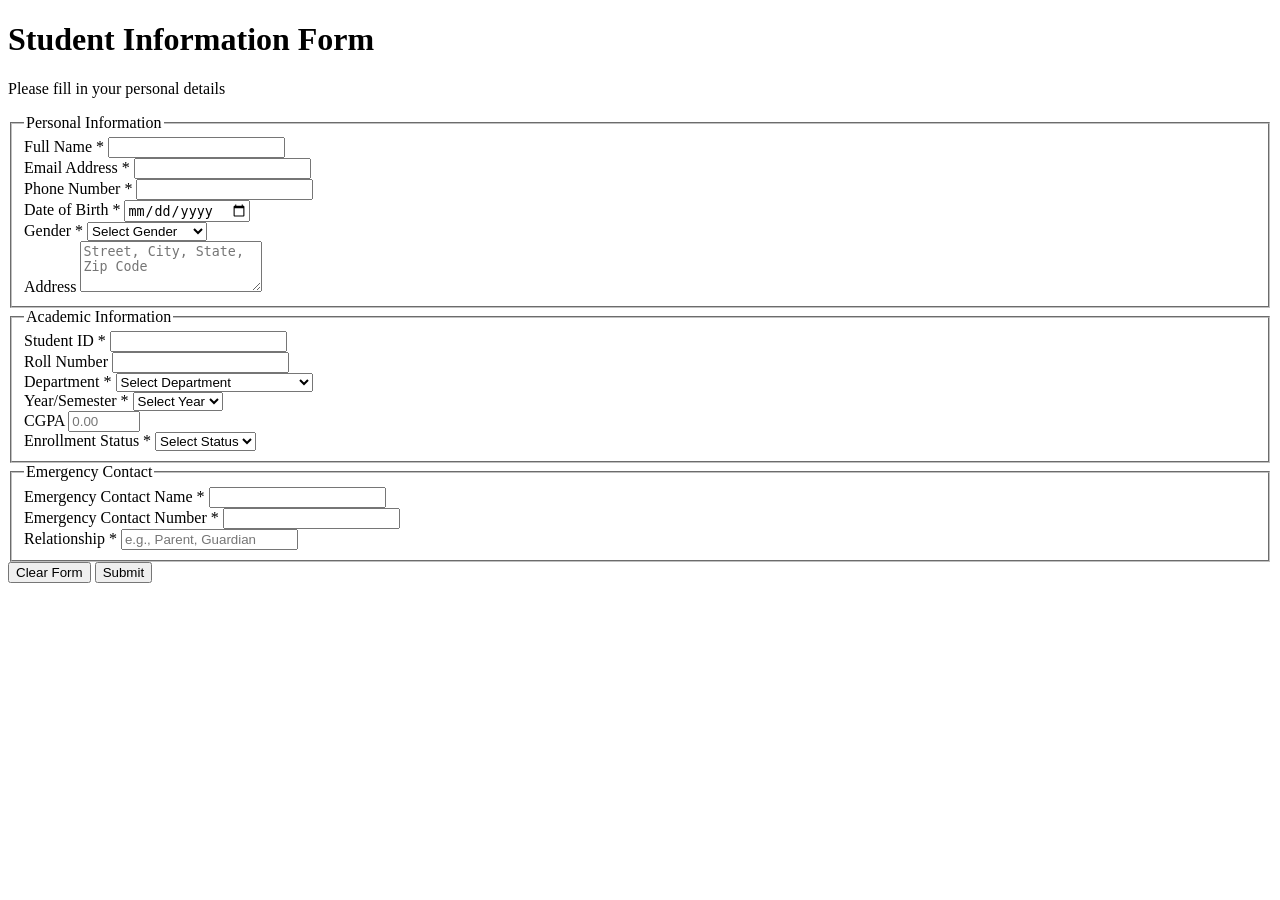
==== index.html @ 5439bcc3 "Add student information form webpage" ====
<!DOCTYPE html>
<html lang="en">
<head>
    <meta charset="UTF-8">
    <meta name="viewport" content="width=device-width, initial-scale=1.0">
    <title>College Student Information Form</title>
    <link rel="stylesheet" href="styles.css">
</head>
<body>
    <div class="container">
        <div class="form-wrapper">
            <div class="header">
                <h1>Student Information Form</h1>
                <p>Please fill in your personal details</p>
            </div>

            <form id="studentForm" class="form">
                <!-- Personal Information Section -->
                <fieldset class="form-section">
                    <legend>Personal Information</legend>
                    
                    <div class="form-group">
                        <label for="fullName">Full Name *</label>
                        <input type="text" id="fullName" name="fullName" required>
                    </div>

                    <div class="form-row">
                        <div class="form-group">
                            <label for="email">Email Address *</label>
                            <input type="email" id="email" name="email" required>
                        </div>
                        <div class="form-group">
                            <label for="phone">Phone Number *</label>
                            <input type="tel" id="phone" name="phone" required>
                        </div>
                    </div>

                    <div class="form-row">
                        <div class="form-group">
                            <label for="dob">Date of Birth *</label>
                            <input type="date" id="dob" name="dob" required>
                        </div>
                        <div class="form-group">
                            <label for="gender">Gender *</label>
                            <select id="gender" name="gender" required>
                                <option value="">Select Gender</option>
                                <option value="male">Male</option>
                                <option value="female">Female</option>
                                <option value="other">Other</option>
                                <option value="prefer-not">Prefer not to say</option>
                            </select>
                        </div>
                    </div>

                    <div class="form-group">
                        <label for="address">Address</label>
                        <textarea id="address" name="address" rows="3" placeholder="Street, City, State, Zip Code"></textarea>
                    </div>
                </fieldset>

                <!-- Academic Information Section -->
                <fieldset class="form-section">
                    <legend>Academic Information</legend>
                    
                    <div class="form-row">
                        <div class="form-group">
                            <label for="studentId">Student ID *</label>
                            <input type="text" id="studentId" name="studentId" required>
                        </div>
                        <div class="form-group">
                            <label for="rollNumber">Roll Number</label>
                            <input type="text" id="rollNumber" name="rollNumber">
                        </div>
                    </div>

                    <div class="form-row">
                        <div class="form-group">
                            <label for="department">Department *</label>
                            <select id="department" name="department" required>
                                <option value="">Select Department</option>
                                <option value="cs">Computer Science</option>
                                <option value="it">Information Technology</option>
                                <option value="ec">Electronics & Communication</option>
                                <option value="ee">Electrical Engineering</option>
                                <option value="me">Mechanical Engineering</option>
                                <option value="ce">Civil Engineering</option>
                                <option value="other">Other</option>
                            </select>
                        </div>
                        <div class="form-group">
                            <label for="year">Year/Semester *</label>
                            <select id="year" name="year" required>
                                <option value="">Select Year</option>
                                <option value="1">1st Year</option>
                                <option value="2">2nd Year</option>
                                <option value="3">3rd Year</option>
                                <option value="4">4th Year</option>
                            </select>
                        </div>
                    </div>

                    <div class="form-row">
                        <div class="form-group">
                            <label for="gpa">CGPA</label>
                            <input type="number" id="gpa" name="gpa" min="0" max="10" step="0.01" placeholder="0.00">
                        </div>
                        <div class="form-group">
                            <label for="enrollment">Enrollment Status *</label>
                            <select id="enrollment" name="enrollment" required>
                                <option value="">Select Status</option>
                                <option value="active">Active</option>
                                <option value="inactive">Inactive</option>
                                <option value="on-leave">On Leave</option>
                            </select>
                        </div>
                    </div>
                </fieldset>

                <!-- Contact Information Section -->
                <fieldset class="form-section">
                    <legend>Emergency Contact</legend>
                    
                    <div class="form-group">
                        <label for="emergencyName">Emergency Contact Name *</label>
                        <input type="text" id="emergencyName" name="emergencyName" required>
                    </div>

                    <div class="form-row">
                        <div class="form-group">
                            <label for="emergencyPhone">Emergency Contact Number *</label>
                            <input type="tel" id="emergencyPhone" name="emergencyPhone" required>
                        </div>
                        <div class="form-group">
                            <label for="relationship">Relationship *</label>
                            <input type="text" id="relationship" name="relationship" placeholder="e.g., Parent, Guardian" required>
                        </div>
                    </div>
                </fieldset>

                <!-- Buttons -->
                <div class="form-buttons">
                    <button type="reset" class="btn btn-reset">Clear Form</button>
                    <button type="submit" class="btn btn-submit">Submit</button>
                </div>
            </form>

            <div id="successMessage" class="success-message" style="display: none;">
                <p>✓ Form submitted successfully!</p>
            </div>
        </div>
    </div>

    <script>
        document.getElementById('studentForm').addEventListener('submit', function(e) {
            e.preventDefault();
            
            // Show success message
            document.getElementById('successMessage').style.display = 'block';
            
            // Hide success message after 3 seconds
            setTimeout(function() {
                document.getElementById('successMessage').style.display = 'none';
            }, 3000);
            
            // Optional: Log form data
            console.log('Form submitted with data:');
            const formData = new FormData(this);
            for (let [key, value] of formData.entries()) {
                console.log(`${key}: ${value}`);
            }
        });
    </script>
</body>
</html>
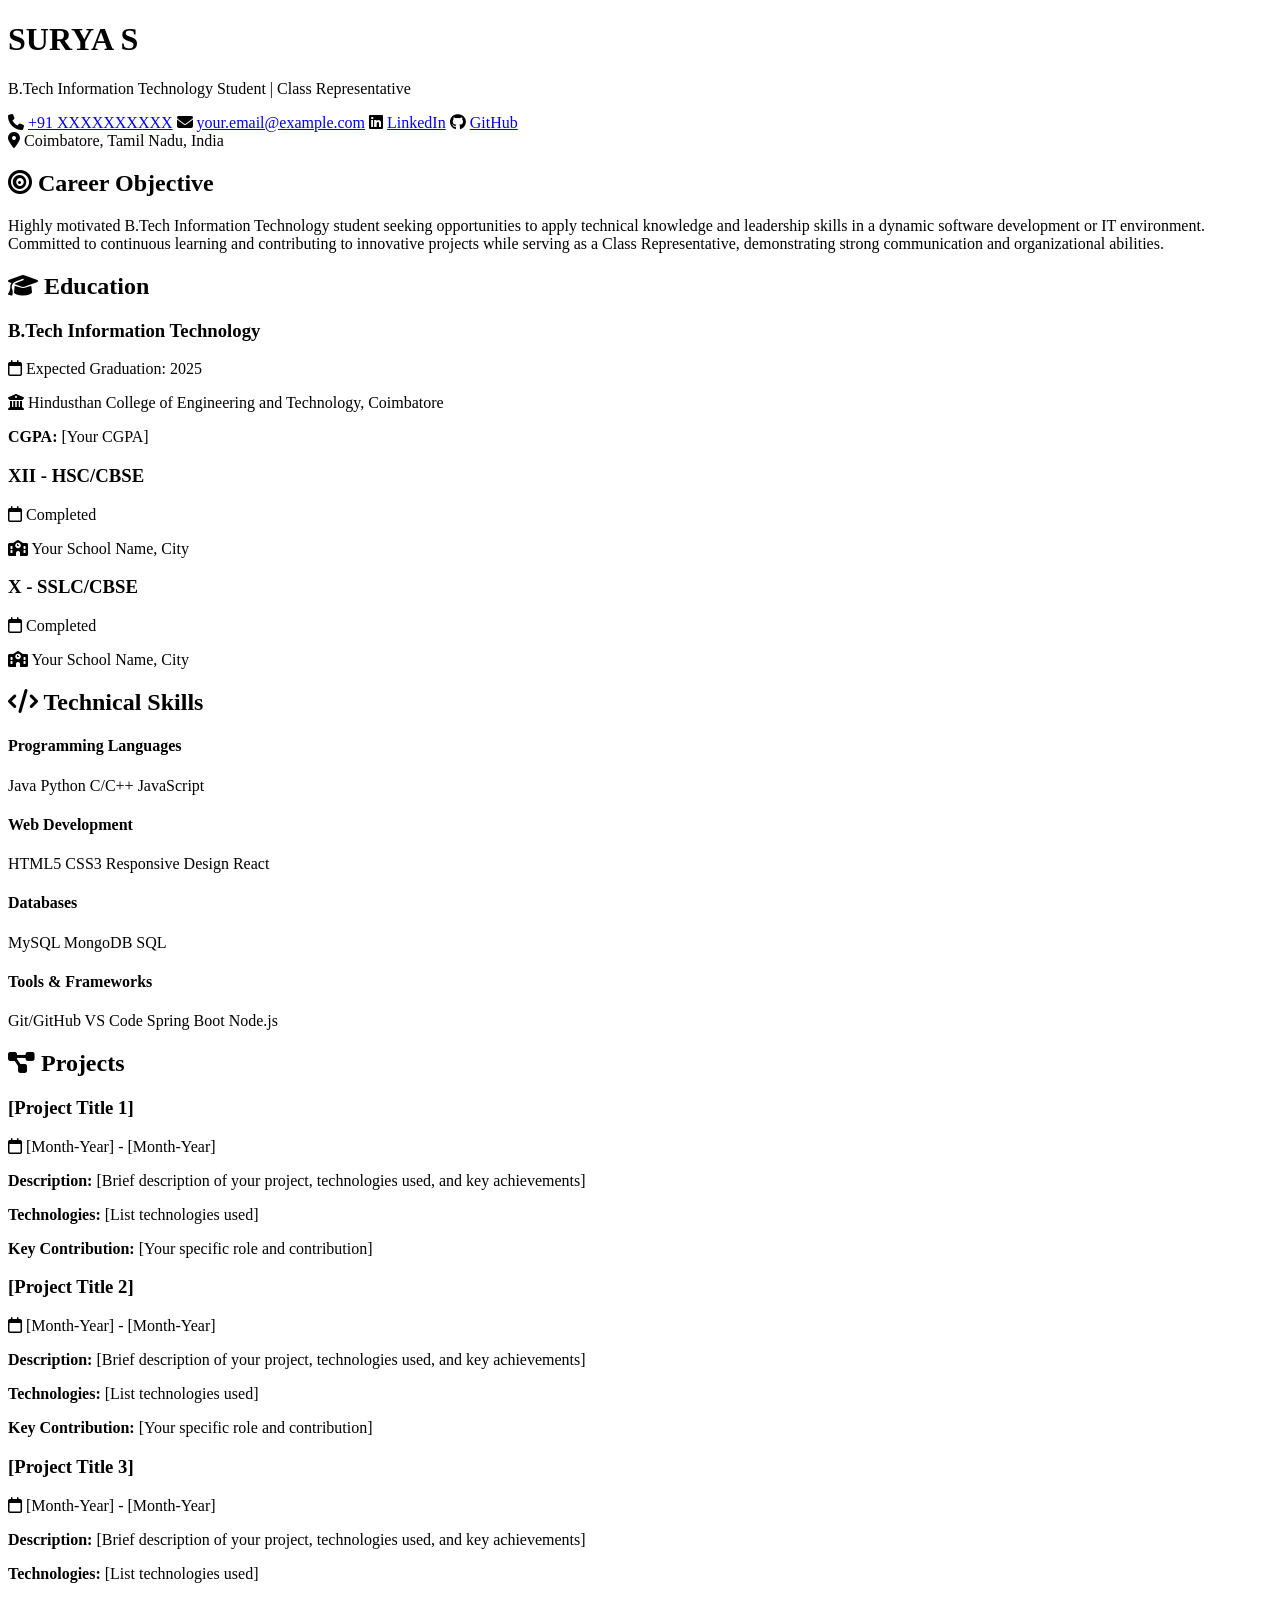
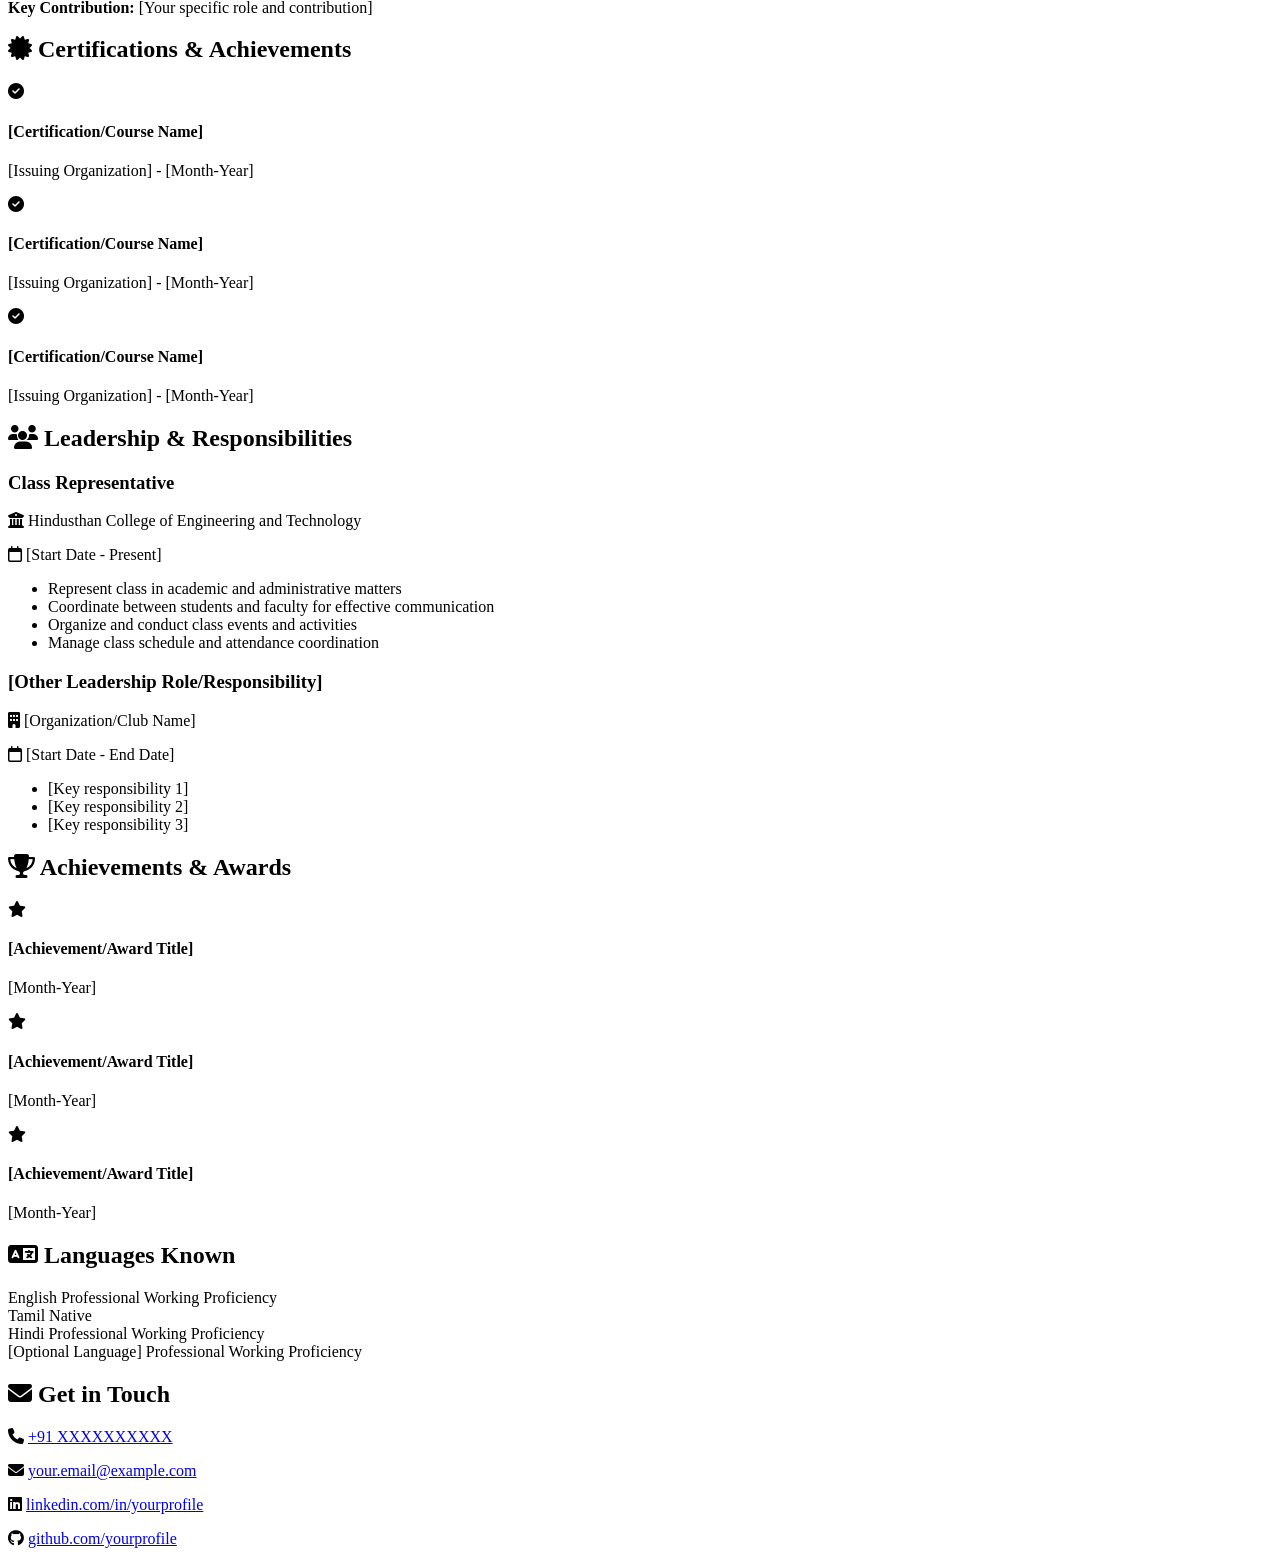
==== commit df116ebc: "Create professional resume website - index.html" ====
--- a/index.html
+++ b/index.html
@@ -3,172 +3,391 @@
 <head>
     <meta charset="UTF-8">
     <meta name="viewport" content="width=device-width, initial-scale=1.0">
-    <title>College Student Information Form</title>
-    <link rel="stylesheet" href="styles.css">
+    <title>Surya S - Resume</title>
+    <link rel="stylesheet" href="style.css">
+    <!-- Font Awesome for Icons -->
+    <link rel="stylesheet" href="https://cdnjs.cloudflare.com/ajax/libs/font-awesome/6.4.0/css/all.min.css">
+    <!-- Google Fonts -->
+    <link rel="preconnect" href="https://fonts.googleapis.com">
+    <link rel="preconnect" href="https://fonts.gstatic.com" crossorigin>
+    <link href="https://fonts.googleapis.com/css2?family=Poppins:wght@300;400;500;600;700&family=Inter:wght@300;400;500;600&display=swap" rel="stylesheet">
 </head>
 <body>
-    <div class="container">
-        <div class="form-wrapper">
-            <div class="header">
-                <h1>Student Information Form</h1>
-                <p>Please fill in your personal details</p>
+    <!-- Main Resume Container -->
+    <div class="resume-container">
+        
+        <!-- Header/Profile Section -->
+        <header class="header-section">
+            <div class="profile-content">
+                <h1 class="name">SURYA S</h1>
+                <p class="title">B.Tech Information Technology Student | Class Representative</p>
+                
+                <!-- Contact Information -->
+                <div class="contact-info">
+                    <span class="contact-item">
+                        <i class="fas fa-phone"></i>
+                        <a href="tel:+91XXXXXXXXXX">+91 XXXXXXXXXX</a>
+                    </span>
+                    <span class="contact-item">
+                        <i class="fas fa-envelope"></i>
+                        <a href="mailto:your.email@example.com">your.email@example.com</a>
+                    </span>
+                    <span class="contact-item">
+                        <i class="fab fa-linkedin"></i>
+                        <a href="https://linkedin.com/in/yourprofile" target="_blank">LinkedIn</a>
+                    </span>
+                    <span class="contact-item">
+                        <i class="fab fa-github"></i>
+                        <a href="https://github.com/yourprofile" target="_blank">GitHub</a>
+                    </span>
+                </div>
+                
+                <!-- Location -->
+                <div class="location">
+                    <i class="fas fa-map-marker-alt"></i>
+                    <span>Coimbatore, Tamil Nadu, India</span>
+                </div>
             </div>
-
-            <form id="studentForm" class="form">
-                <!-- Personal Information Section -->
-                <fieldset class="form-section">
-                    <legend>Personal Information</legend>
-                    
-                    <div class="form-group">
-                        <label for="fullName">Full Name *</label>
-                        <input type="text" id="fullName" name="fullName" required>
-                    </div>
-
-                    <div class="form-row">
-                        <div class="form-group">
-                            <label for="email">Email Address *</label>
-                            <input type="email" id="email" name="email" required>
+        </header>
+
+        <!-- Main Content Area -->
+        <main class="resume-content">
+
+            <!-- Career Objective Section -->
+            <section class="section">
+                <h2 class="section-title">
+                    <i class="fas fa-bullseye"></i> Career Objective
+                </h2>
+                <p class="section-text">
+                    Highly motivated B.Tech Information Technology student seeking opportunities to apply technical knowledge and leadership skills in a dynamic software development or IT environment. Committed to continuous learning and contributing to innovative projects while serving as a Class Representative, demonstrating strong communication and organizational abilities.
+                </p>
+            </section>
+
+            <!-- Education Section -->
+            <section class="section">
+                <h2 class="section-title">
+                    <i class="fas fa-graduation-cap"></i> Education
+                </h2>
+                
+                <div class="education-item">
+                    <div class="edu-header">
+                        <h3 class="degree">B.Tech Information Technology</h3>
+                        <span class="duration">
+                            <i class="far fa-calendar"></i> Expected Graduation: 2025
+                        </span>
+                    </div>
+                    <p class="institution">
+                        <i class="fas fa-university"></i> Hindusthan College of Engineering and Technology, Coimbatore
+                    </p>
+                    <p class="cgpa">
+                        <strong>CGPA:</strong> <span class="placeholder">[Your CGPA]</span>
+                    </p>
+                </div>
+
+                <div class="education-item">
+                    <div class="edu-header">
+                        <h3 class="degree">XII - HSC/CBSE</h3>
+                        <span class="duration">
+                            <i class="far fa-calendar"></i> Completed
+                        </span>
+                    </div>
+                    <p class="institution">
+                        <i class="fas fa-school"></i> Your School Name, City
+                    </p>
+                </div>
+
+                <div class="education-item">
+                    <div class="edu-header">
+                        <h3 class="degree">X - SSLC/CBSE</h3>
+                        <span class="duration">
+                            <i class="far fa-calendar"></i> Completed
+                        </span>
+                    </div>
+                    <p class="institution">
+                        <i class="fas fa-school"></i> Your School Name, City
+                    </p>
+                </div>
+            </section>
+
+            <!-- Technical Skills Section -->
+            <section class="section">
+                <h2 class="section-title">
+                    <i class="fas fa-code"></i> Technical Skills
+                </h2>
+                
+                <div class="skills-grid">
+                    <div class="skill-category">
+                        <h4 class="skill-category-title">Programming Languages</h4>
+                        <div class="skill-tags">
+                            <span class="skill-tag">Java</span>
+                            <span class="skill-tag">Python</span>
+                            <span class="skill-tag">C/C++</span>
+                            <span class="skill-tag">JavaScript</span>
                         </div>
-                        <div class="form-group">
-                            <label for="phone">Phone Number *</label>
-                            <input type="tel" id="phone" name="phone" required>
+                    </div>
+
+                    <div class="skill-category">
+                        <h4 class="skill-category-title">Web Development</h4>
+                        <div class="skill-tags">
+                            <span class="skill-tag">HTML5</span>
+                            <span class="skill-tag">CSS3</span>
+                            <span class="skill-tag">Responsive Design</span>
+                            <span class="skill-tag">React</span>
                         </div>
                     </div>
 
-                    <div class="form-row">
-                        <div class="form-group">
-                            <label for="dob">Date of Birth *</label>
-                            <input type="date" id="dob" name="dob" required>
+                    <div class="skill-category">
+                        <h4 class="skill-category-title">Databases</h4>
+                        <div class="skill-tags">
+                            <span class="skill-tag">MySQL</span>
+                            <span class="skill-tag">MongoDB</span>
+                            <span class="skill-tag">SQL</span>
                         </div>
-                        <div class="form-group">
-                            <label for="gender">Gender *</label>
-                            <select id="gender" name="gender" required>
-                                <option value="">Select Gender</option>
-                                <option value="male">Male</option>
-                                <option value="female">Female</option>
-                                <option value="other">Other</option>
-                                <option value="prefer-not">Prefer not to say</option>
-                            </select>
+                    </div>
+
+                    <div class="skill-category">
+                        <h4 class="skill-category-title">Tools & Frameworks</h4>
+                        <div class="skill-tags">
+                            <span class="skill-tag">Git/GitHub</span>
+                            <span class="skill-tag">VS Code</span>
+                            <span class="skill-tag">Spring Boot</span>
+                            <span class="skill-tag">Node.js</span>
                         </div>
                     </div>
-
-                    <div class="form-group">
-                        <label for="address">Address</label>
-                        <textarea id="address" name="address" rows="3" placeholder="Street, City, State, Zip Code"></textarea>
-                    </div>
-                </fieldset>
-
-                <!-- Academic Information Section -->
-                <fieldset class="form-section">
-                    <legend>Academic Information</legend>
-                    
-                    <div class="form-row">
-                        <div class="form-group">
-                            <label for="studentId">Student ID *</label>
-                            <input type="text" id="studentId" name="studentId" required>
-                        </div>
-                        <div class="form-group">
-                            <label for="rollNumber">Roll Number</label>
-                            <input type="text" id="rollNumber" name="rollNumber">
-                        </div>
-                    </div>
-
-                    <div class="form-row">
-                        <div class="form-group">
-                            <label for="department">Department *</label>
-                            <select id="department" name="department" required>
-                                <option value="">Select Department</option>
-                                <option value="cs">Computer Science</option>
-                                <option value="it">Information Technology</option>
-                                <option value="ec">Electronics & Communication</option>
-                                <option value="ee">Electrical Engineering</option>
-                                <option value="me">Mechanical Engineering</option>
-                                <option value="ce">Civil Engineering</option>
-                                <option value="other">Other</option>
-                            </select>
-                        </div>
-                        <div class="form-group">
-                            <label for="year">Year/Semester *</label>
-                            <select id="year" name="year" required>
-                                <option value="">Select Year</option>
-                                <option value="1">1st Year</option>
-                                <option value="2">2nd Year</option>
-                                <option value="3">3rd Year</option>
-                                <option value="4">4th Year</option>
-                            </select>
-                        </div>
-                    </div>
-
-                    <div class="form-row">
-                        <div class="form-group">
-                            <label for="gpa">CGPA</label>
-                            <input type="number" id="gpa" name="gpa" min="0" max="10" step="0.01" placeholder="0.00">
-                        </div>
-                        <div class="form-group">
-                            <label for="enrollment">Enrollment Status *</label>
-                            <select id="enrollment" name="enrollment" required>
-                                <option value="">Select Status</option>
-                                <option value="active">Active</option>
-                                <option value="inactive">Inactive</option>
-                                <option value="on-leave">On Leave</option>
-                            </select>
-                        </div>
-                    </div>
-                </fieldset>
-
-                <!-- Contact Information Section -->
-                <fieldset class="form-section">
-                    <legend>Emergency Contact</legend>
-                    
-                    <div class="form-group">
-                        <label for="emergencyName">Emergency Contact Name *</label>
-                        <input type="text" id="emergencyName" name="emergencyName" required>
-                    </div>
-
-                    <div class="form-row">
-                        <div class="form-group">
-                            <label for="emergencyPhone">Emergency Contact Number *</label>
-                            <input type="tel" id="emergencyPhone" name="emergencyPhone" required>
-                        </div>
-                        <div class="form-group">
-                            <label for="relationship">Relationship *</label>
-                            <input type="text" id="relationship" name="relationship" placeholder="e.g., Parent, Guardian" required>
-                        </div>
-                    </div>
-                </fieldset>
-
-                <!-- Buttons -->
-                <div class="form-buttons">
-                    <button type="reset" class="btn btn-reset">Clear Form</button>
-                    <button type="submit" class="btn btn-submit">Submit</button>
-                </div>
-            </form>
-
-            <div id="successMessage" class="success-message" style="display: none;">
-                <p>✓ Form submitted successfully!</p>
-            </div>
-        </div>
+                </div>
+            </section>
+
+            <!-- Projects Section -->
+            <section class="section">
+                <h2 class="section-title">
+                    <i class="fas fa-project-diagram"></i> Projects
+                </h2>
+
+                <div class="project-item">
+                    <div class="project-header">
+                        <h3 class="project-title">[Project Title 1]</h3>
+                        <span class="project-date">
+                            <i class="far fa-calendar"></i> [Month-Year] - [Month-Year]
+                        </span>
+                    </div>
+                    <p class="project-description">
+                        <strong>Description:</strong> <span class="placeholder">[Brief description of your project, technologies used, and key achievements]</span>
+                    </p>
+                    <p class="project-tech">
+                        <strong>Technologies:</strong> <span class="placeholder">[List technologies used]</span>
+                    </p>
+                    <p class="project-contribution">
+                        <strong>Key Contribution:</strong> <span class="placeholder">[Your specific role and contribution]</span>
+                    </p>
+                </div>
+
+                <div class="project-item">
+                    <div class="project-header">
+                        <h3 class="project-title">[Project Title 2]</h3>
+                        <span class="project-date">
+                            <i class="far fa-calendar"></i> [Month-Year] - [Month-Year]
+                        </span>
+                    </div>
+                    <p class="project-description">
+                        <strong>Description:</strong> <span class="placeholder">[Brief description of your project, technologies used, and key achievements]</span>
+                    </p>
+                    <p class="project-tech">
+                        <strong>Technologies:</strong> <span class="placeholder">[List technologies used]</span>
+                    </p>
+                    <p class="project-contribution">
+                        <strong>Key Contribution:</strong> <span class="placeholder">[Your specific role and contribution]</span>
+                    </p>
+                </div>
+
+                <div class="project-item">
+                    <div class="project-header">
+                        <h3 class="project-title">[Project Title 3]</h3>
+                        <span class="project-date">
+                            <i class="far fa-calendar"></i> [Month-Year] - [Month-Year]
+                        </span>
+                    </div>
+                    <p class="project-description">
+                        <strong>Description:</strong> <span class="placeholder">[Brief description of your project, technologies used, and key achievements]</span>
+                    </p>
+                    <p class="project-tech">
+                        <strong>Technologies:</strong> <span class="placeholder">[List technologies used]</span>
+                    </p>
+                    <p class="project-contribution">
+                        <strong>Key Contribution:</strong> <span class="placeholder">[Your specific role and contribution]</span>
+                    </p>
+                </div>
+            </section>
+
+            <!-- Certifications Section -->
+            <section class="section">
+                <h2 class="section-title">
+                    <i class="fas fa-certificate"></i> Certifications & Achievements
+                </h2>
+
+                <div class="certification-item">
+                    <i class="fas fa-check-circle"></i>
+                    <div class="cert-content">
+                        <h4>[Certification/Course Name]</h4>
+                        <p class="cert-issuer"><span class="placeholder">[Issuing Organization]</span> - <span class="placeholder">[Month-Year]</span></p>
+                    </div>
+                </div>
+
+                <div class="certification-item">
+                    <i class="fas fa-check-circle"></i>
+                    <div class="cert-content">
+                        <h4>[Certification/Course Name]</h4>
+                        <p class="cert-issuer"><span class="placeholder">[Issuing Organization]</span> - <span class="placeholder">[Month-Year]</span></p>
+                    </div>
+                </div>
+
+                <div class="certification-item">
+                    <i class="fas fa-check-circle"></i>
+                    <div class="cert-content">
+                        <h4>[Certification/Course Name]</h4>
+                        <p class="cert-issuer"><span class="placeholder">[Issuing Organization]</span> - <span class="placeholder">[Month-Year]</span></p>
+                    </div>
+                </div>
+            </section>
+
+            <!-- Leadership & Responsibilities Section -->
+            <section class="section">
+                <h2 class="section-title">
+                    <i class="fas fa-users"></i> Leadership & Responsibilities
+                </h2>
+
+                <div class="leadership-item">
+                    <h3 class="leadership-title">Class Representative</h3>
+                    <p class="leadership-org">
+                        <i class="fas fa-university"></i> Hindusthan College of Engineering and Technology
+                    </p>
+                    <p class="leadership-duration">
+                        <i class="far fa-calendar"></i> <span class="placeholder">[Start Date - Present]</span>
+                    </p>
+                    <ul class="leadership-details">
+                        <li><span class="placeholder">Represent class in academic and administrative matters</span></li>
+                        <li><span class="placeholder">Coordinate between students and faculty for effective communication</span></li>
+                        <li><span class="placeholder">Organize and conduct class events and activities</span></li>
+                        <li><span class="placeholder">Manage class schedule and attendance coordination</span></li>
+                    </ul>
+                </div>
+
+                <div class="leadership-item">
+                    <h3 class="leadership-title">[Other Leadership Role/Responsibility]</h3>
+                    <p class="leadership-org">
+                        <i class="fas fa-building"></i> <span class="placeholder">[Organization/Club Name]</span>
+                    </p>
+                    <p class="leadership-duration">
+                        <i class="far fa-calendar"></i> <span class="placeholder">[Start Date - End Date]</span>
+                    </p>
+                    <ul class="leadership-details">
+                        <li><span class="placeholder">[Key responsibility 1]</span></li>
+                        <li><span class="placeholder">[Key responsibility 2]</span></li>
+                        <li><span class="placeholder">[Key responsibility 3]</span></li>
+                    </ul>
+                </div>
+            </section>
+
+            <!-- Achievements Section -->
+            <section class="section">
+                <h2 class="section-title">
+                    <i class="fas fa-trophy"></i> Achievements & Awards
+                </h2>
+
+                <div class="achievement-item">
+                    <i class="fas fa-star"></i>
+                    <div class="achievement-content">
+                        <h4><span class="placeholder">[Achievement/Award Title]</span></h4>
+                        <p class="achievement-date"><span class="placeholder">[Month-Year]</span></p>
+                    </div>
+                </div>
+
+                <div class="achievement-item">
+                    <i class="fas fa-star"></i>
+                    <div class="achievement-content">
+                        <h4><span class="placeholder">[Achievement/Award Title]</span></h4>
+                        <p class="achievement-date"><span class="placeholder">[Month-Year]</span></p>
+                    </div>
+                </div>
+
+                <div class="achievement-item">
+                    <i class="fas fa-star"></i>
+                    <div class="achievement-content">
+                        <h4><span class="placeholder">[Achievement/Award Title]</span></h4>
+                        <p class="achievement-date"><span class="placeholder">[Month-Year]</span></p>
+                    </div>
+                </div>
+            </section>
+
+            <!-- Languages Section -->
+            <section class="section">
+                <h2 class="section-title">
+                    <i class="fas fa-language"></i> Languages Known
+                </h2>
+
+                <div class="languages-grid">
+                    <div class="language-item">
+                        <span class="language-name">English</span>
+                        <span class="language-level professional">Professional Working Proficiency</span>
+                    </div>
+
+                    <div class="language-item">
+                        <span class="language-name">Tamil</span>
+                        <span class="language-level native">Native</span>
+                    </div>
+
+                    <div class="language-item">
+                        <span class="language-name">Hindi</span>
+                        <span class="language-level professional">Professional Working Proficiency</span>
+                    </div>
+
+                    <div class="language-item">
+                        <span class="language-name">[Optional Language]</span>
+                        <span class="language-level professional">Professional Working Proficiency</span>
+                    </div>
+                </div>
+            </section>
+
+            <!-- Contact Information Footer -->
+            <section class="section footer-section">
+                <h2 class="section-title">
+                    <i class="fas fa-envelope"></i> Get in Touch
+                </h2>
+                <div class="footer-contact">
+                    <p>
+                        <i class="fas fa-phone"></i> 
+                        <a href="tel:+91XXXXXXXXXX">+91 XXXXXXXXXX</a>
+                    </p>
+                    <p>
+                        <i class="fas fa-envelope"></i> 
+                        <a href="mailto:your.email@example.com">your.email@example.com</a>
+                    </p>
+                    <p>
+                        <i class="fab fa-linkedin"></i> 
+                        <a href="https://linkedin.com/in/yourprofile" target="_blank">linkedin.com/in/yourprofile</a>
+                    </p>
+                    <p>
+                        <i class="fab fa-github"></i> 
+                        <a href="https://github.com/yourprofile" target="_blank">github.com/yourprofile</a>
+                    </p>
+                </div>
+            </section>
+
+        </main>
+
     </div>
 
+    <!-- Print Styles & JS for PDF conversion support -->
     <script>
-        document.getElementById('studentForm').addEventListener('submit', function(e) {
-            e.preventDefault();
-            
-            // Show success message
-            document.getElementById('successMessage').style.display = 'block';
-            
-            // Hide success message after 3 seconds
-            setTimeout(function() {
-                document.getElementById('successMessage').style.display = 'none';
-            }, 3000);
-            
-            // Optional: Log form data
-            console.log('Form submitted with data:');
-            const formData = new FormData(this);
-            for (let [key, value] of formData.entries()) {
-                console.log(`${key}: ${value}`);
-            }
+        // Enable print-friendly PDF generation
+        window.print = function() {
+            window.print();
+        };
+
+        // Optional: Auto-focus on editable content
+        document.addEventListener('DOMContentLoaded', function() {
+            console.log('Resume loaded successfully');
         });
     </script>
+
 </body>
-</html>
+</html>
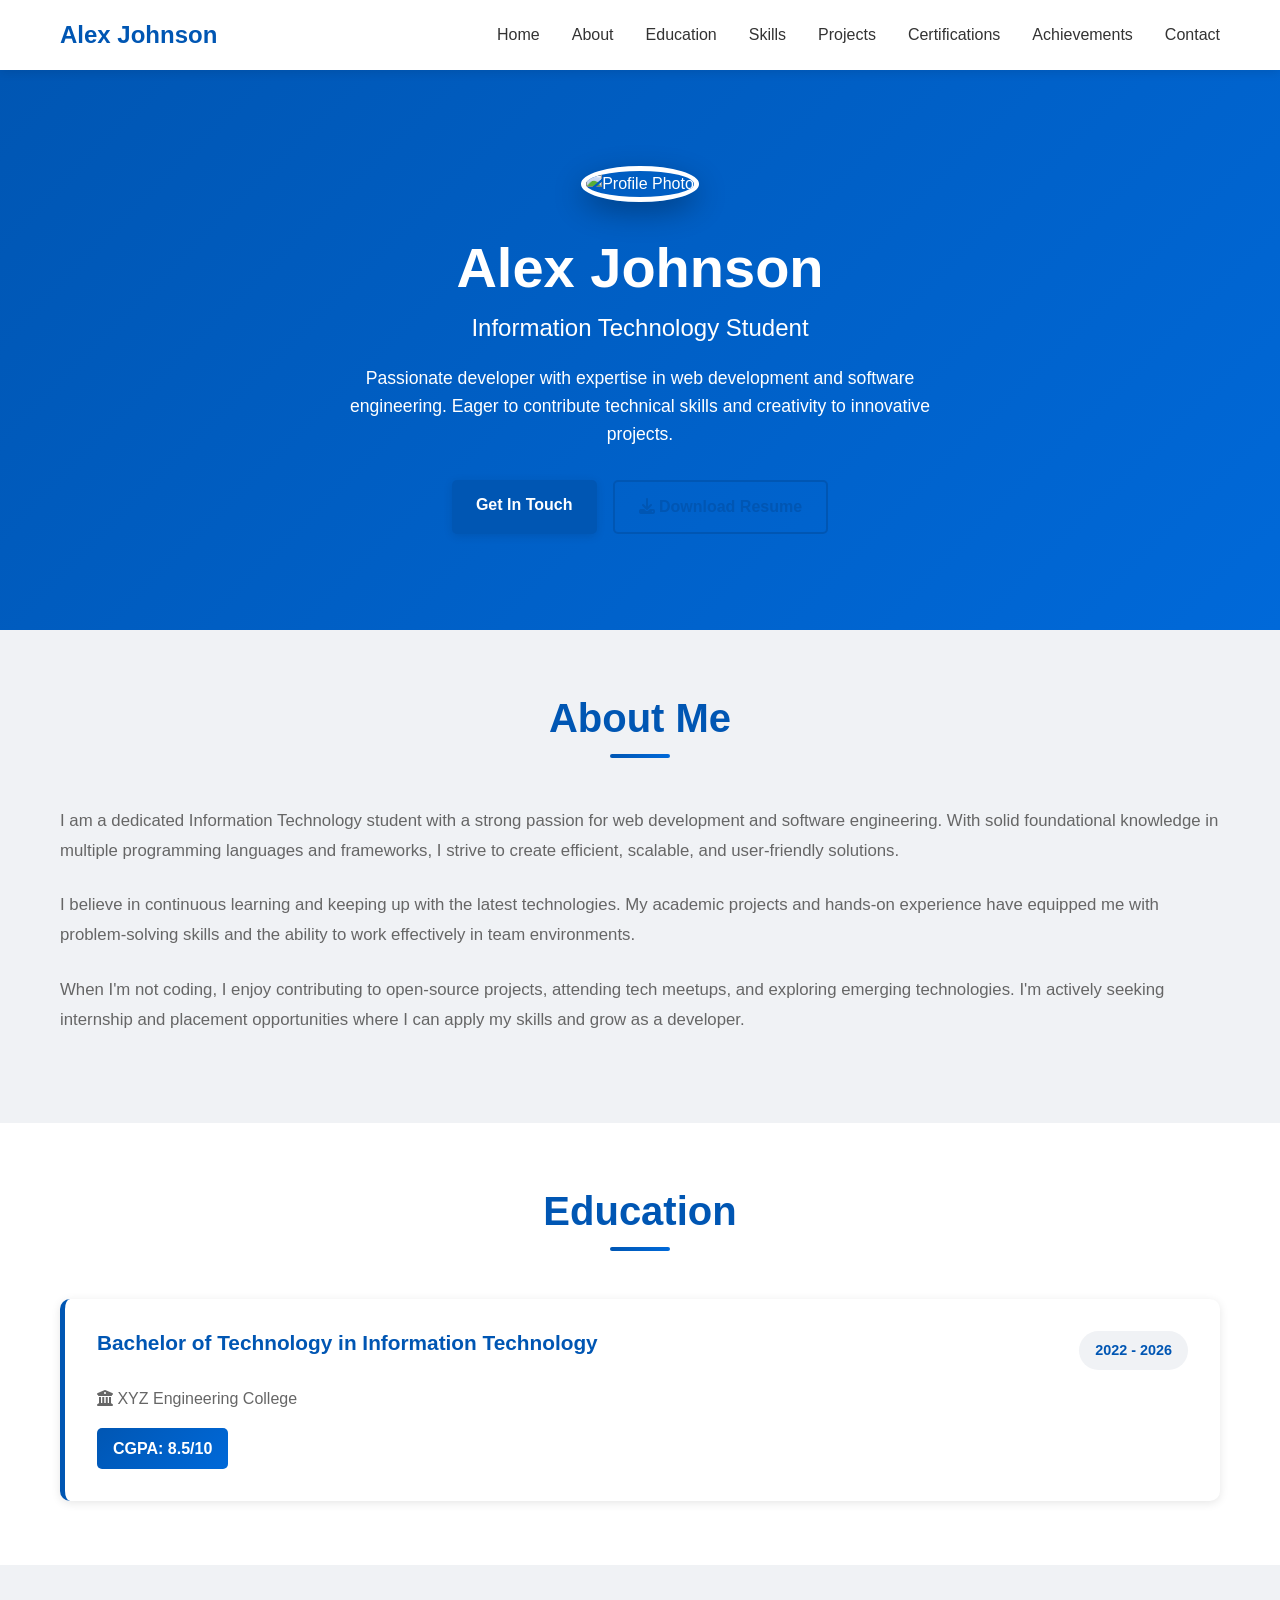
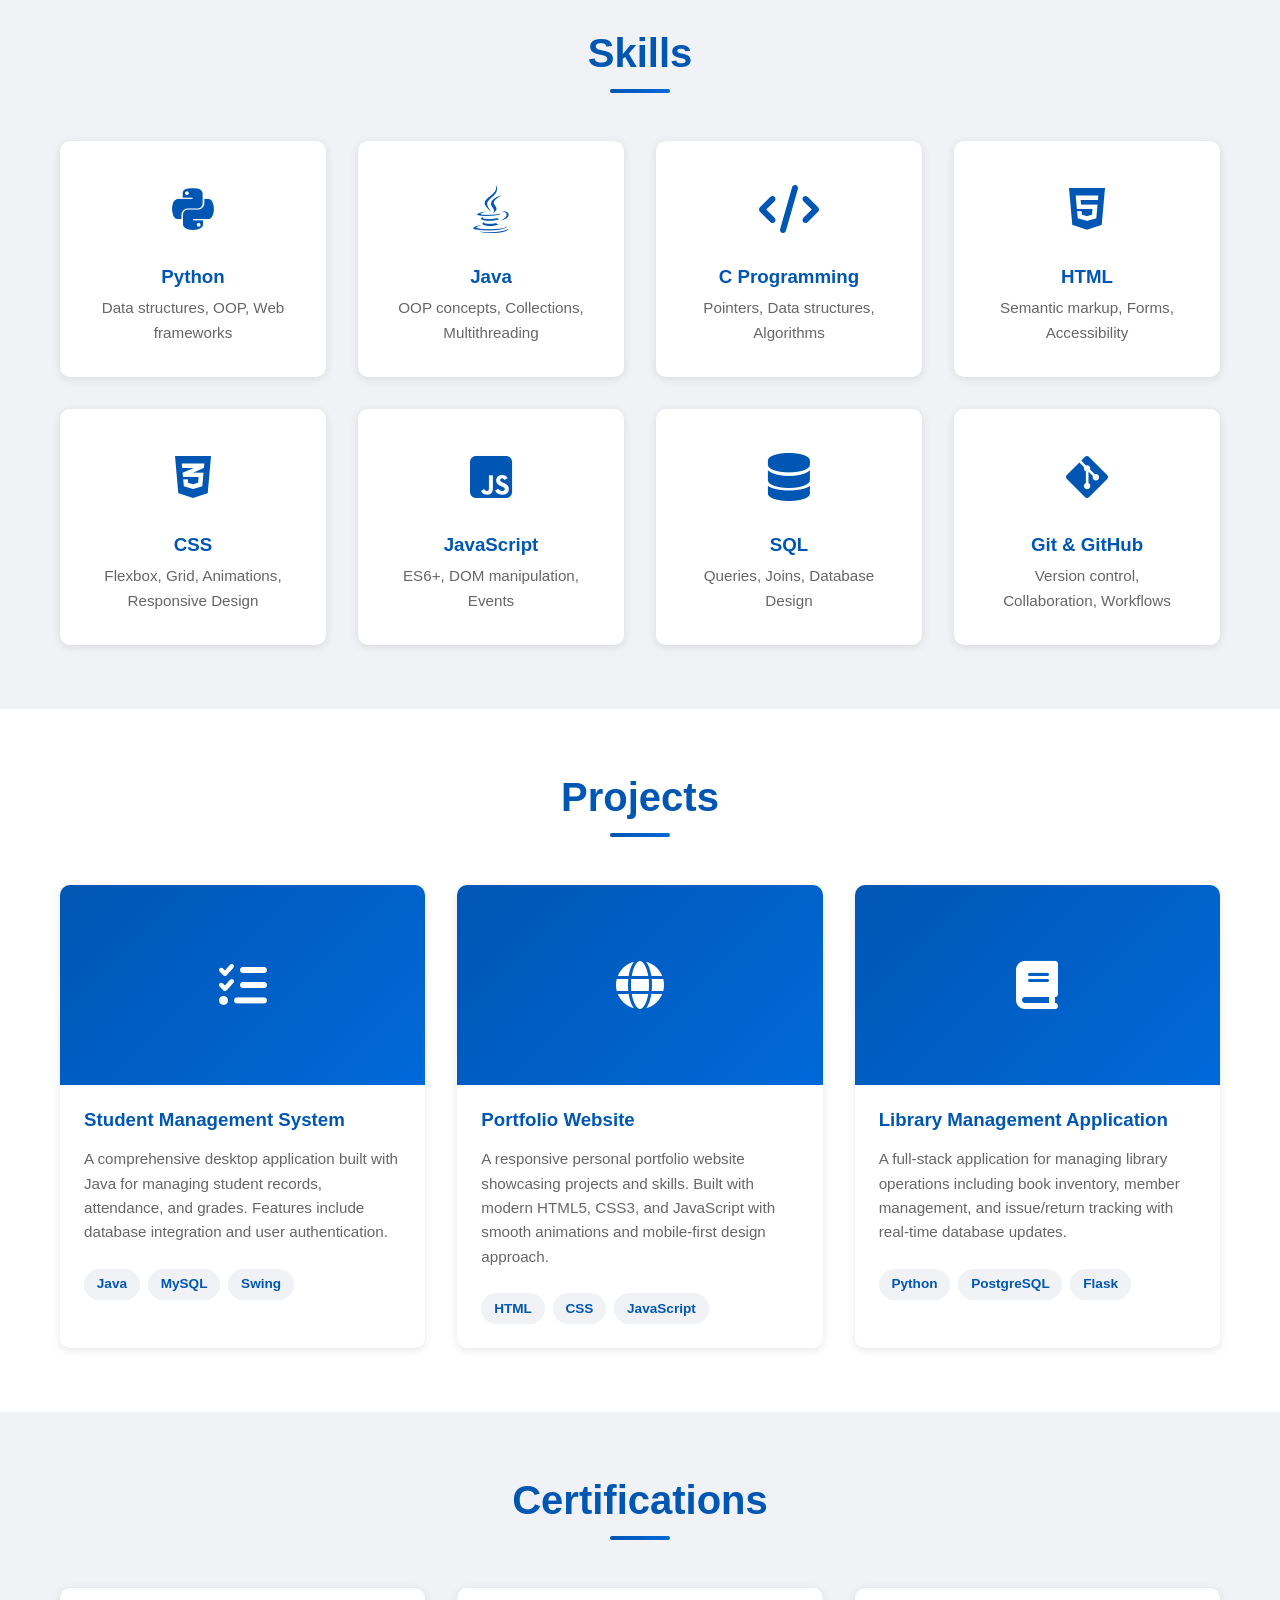
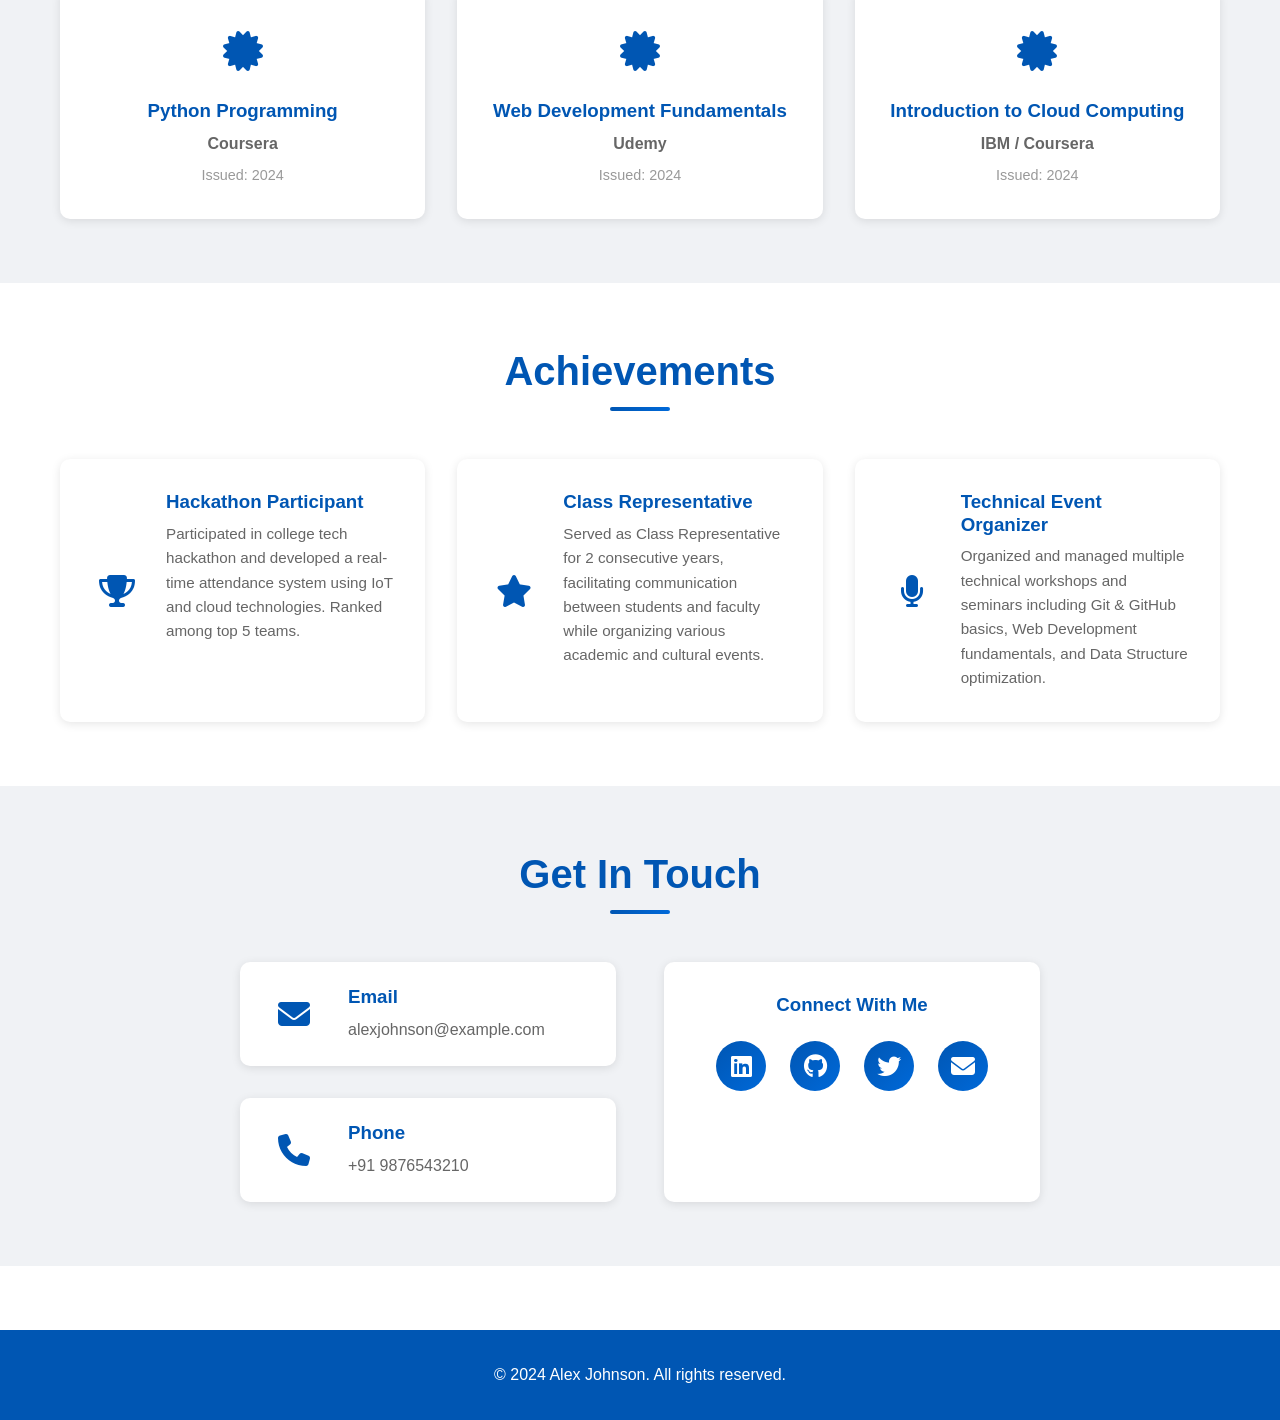
==== commit 40d9950b: "Add files via upload" ====
--- a/index.html
+++ b/index.html
@@ -1,393 +1,348 @@
-<!DOCTYPE html>
-<html lang="en">
-<head>
-    <meta charset="UTF-8">
-    <meta name="viewport" content="width=device-width, initial-scale=1.0">
-    <title>Surya S - Resume</title>
-    <link rel="stylesheet" href="style.css">
-    <!-- Font Awesome for Icons -->
-    <link rel="stylesheet" href="https://cdnjs.cloudflare.com/ajax/libs/font-awesome/6.4.0/css/all.min.css">
-    <!-- Google Fonts -->
-    <link rel="preconnect" href="https://fonts.googleapis.com">
-    <link rel="preconnect" href="https://fonts.gstatic.com" crossorigin>
-    <link href="https://fonts.googleapis.com/css2?family=Poppins:wght@300;400;500;600;700&family=Inter:wght@300;400;500;600&display=swap" rel="stylesheet">
-</head>
-<body>
-    <!-- Main Resume Container -->
-    <div class="resume-container">
-        
-        <!-- Header/Profile Section -->
-        <header class="header-section">
-            <div class="profile-content">
-                <h1 class="name">SURYA S</h1>
-                <p class="title">B.Tech Information Technology Student | Class Representative</p>
-                
-                <!-- Contact Information -->
-                <div class="contact-info">
-                    <span class="contact-item">
-                        <i class="fas fa-phone"></i>
-                        <a href="tel:+91XXXXXXXXXX">+91 XXXXXXXXXX</a>
-                    </span>
-                    <span class="contact-item">
-                        <i class="fas fa-envelope"></i>
-                        <a href="mailto:your.email@example.com">your.email@example.com</a>
-                    </span>
-                    <span class="contact-item">
-                        <i class="fab fa-linkedin"></i>
-                        <a href="https://linkedin.com/in/yourprofile" target="_blank">LinkedIn</a>
-                    </span>
-                    <span class="contact-item">
-                        <i class="fab fa-github"></i>
-                        <a href="https://github.com/yourprofile" target="_blank">GitHub</a>
-                    </span>
-                </div>
-                
-                <!-- Location -->
-                <div class="location">
-                    <i class="fas fa-map-marker-alt"></i>
-                    <span>Coimbatore, Tamil Nadu, India</span>
-                </div>
-            </div>
-        </header>
-
-        <!-- Main Content Area -->
-        <main class="resume-content">
-
-            <!-- Career Objective Section -->
-            <section class="section">
-                <h2 class="section-title">
-                    <i class="fas fa-bullseye"></i> Career Objective
-                </h2>
-                <p class="section-text">
-                    Highly motivated B.Tech Information Technology student seeking opportunities to apply technical knowledge and leadership skills in a dynamic software development or IT environment. Committed to continuous learning and contributing to innovative projects while serving as a Class Representative, demonstrating strong communication and organizational abilities.
-                </p>
-            </section>
-
-            <!-- Education Section -->
-            <section class="section">
-                <h2 class="section-title">
-                    <i class="fas fa-graduation-cap"></i> Education
-                </h2>
-                
-                <div class="education-item">
-                    <div class="edu-header">
-                        <h3 class="degree">B.Tech Information Technology</h3>
-                        <span class="duration">
-                            <i class="far fa-calendar"></i> Expected Graduation: 2025
-                        </span>
-                    </div>
-                    <p class="institution">
-                        <i class="fas fa-university"></i> Hindusthan College of Engineering and Technology, Coimbatore
-                    </p>
-                    <p class="cgpa">
-                        <strong>CGPA:</strong> <span class="placeholder">[Your CGPA]</span>
-                    </p>
-                </div>
-
-                <div class="education-item">
-                    <div class="edu-header">
-                        <h3 class="degree">XII - HSC/CBSE</h3>
-                        <span class="duration">
-                            <i class="far fa-calendar"></i> Completed
-                        </span>
-                    </div>
-                    <p class="institution">
-                        <i class="fas fa-school"></i> Your School Name, City
-                    </p>
-                </div>
-
-                <div class="education-item">
-                    <div class="edu-header">
-                        <h3 class="degree">X - SSLC/CBSE</h3>
-                        <span class="duration">
-                            <i class="far fa-calendar"></i> Completed
-                        </span>
-                    </div>
-                    <p class="institution">
-                        <i class="fas fa-school"></i> Your School Name, City
-                    </p>
-                </div>
-            </section>
-
-            <!-- Technical Skills Section -->
-            <section class="section">
-                <h2 class="section-title">
-                    <i class="fas fa-code"></i> Technical Skills
-                </h2>
-                
-                <div class="skills-grid">
-                    <div class="skill-category">
-                        <h4 class="skill-category-title">Programming Languages</h4>
-                        <div class="skill-tags">
-                            <span class="skill-tag">Java</span>
-                            <span class="skill-tag">Python</span>
-                            <span class="skill-tag">C/C++</span>
-                            <span class="skill-tag">JavaScript</span>
-                        </div>
-                    </div>
-
-                    <div class="skill-category">
-                        <h4 class="skill-category-title">Web Development</h4>
-                        <div class="skill-tags">
-                            <span class="skill-tag">HTML5</span>
-                            <span class="skill-tag">CSS3</span>
-                            <span class="skill-tag">Responsive Design</span>
-                            <span class="skill-tag">React</span>
-                        </div>
-                    </div>
-
-                    <div class="skill-category">
-                        <h4 class="skill-category-title">Databases</h4>
-                        <div class="skill-tags">
-                            <span class="skill-tag">MySQL</span>
-                            <span class="skill-tag">MongoDB</span>
-                            <span class="skill-tag">SQL</span>
-                        </div>
-                    </div>
-
-                    <div class="skill-category">
-                        <h4 class="skill-category-title">Tools & Frameworks</h4>
-                        <div class="skill-tags">
-                            <span class="skill-tag">Git/GitHub</span>
-                            <span class="skill-tag">VS Code</span>
-                            <span class="skill-tag">Spring Boot</span>
-                            <span class="skill-tag">Node.js</span>
-                        </div>
-                    </div>
-                </div>
-            </section>
-
-            <!-- Projects Section -->
-            <section class="section">
-                <h2 class="section-title">
-                    <i class="fas fa-project-diagram"></i> Projects
-                </h2>
-
-                <div class="project-item">
-                    <div class="project-header">
-                        <h3 class="project-title">[Project Title 1]</h3>
-                        <span class="project-date">
-                            <i class="far fa-calendar"></i> [Month-Year] - [Month-Year]
-                        </span>
-                    </div>
-                    <p class="project-description">
-                        <strong>Description:</strong> <span class="placeholder">[Brief description of your project, technologies used, and key achievements]</span>
-                    </p>
-                    <p class="project-tech">
-                        <strong>Technologies:</strong> <span class="placeholder">[List technologies used]</span>
-                    </p>
-                    <p class="project-contribution">
-                        <strong>Key Contribution:</strong> <span class="placeholder">[Your specific role and contribution]</span>
-                    </p>
-                </div>
-
-                <div class="project-item">
-                    <div class="project-header">
-                        <h3 class="project-title">[Project Title 2]</h3>
-                        <span class="project-date">
-                            <i class="far fa-calendar"></i> [Month-Year] - [Month-Year]
-                        </span>
-                    </div>
-                    <p class="project-description">
-                        <strong>Description:</strong> <span class="placeholder">[Brief description of your project, technologies used, and key achievements]</span>
-                    </p>
-                    <p class="project-tech">
-                        <strong>Technologies:</strong> <span class="placeholder">[List technologies used]</span>
-                    </p>
-                    <p class="project-contribution">
-                        <strong>Key Contribution:</strong> <span class="placeholder">[Your specific role and contribution]</span>
-                    </p>
-                </div>
-
-                <div class="project-item">
-                    <div class="project-header">
-                        <h3 class="project-title">[Project Title 3]</h3>
-                        <span class="project-date">
-                            <i class="far fa-calendar"></i> [Month-Year] - [Month-Year]
-                        </span>
-                    </div>
-                    <p class="project-description">
-                        <strong>Description:</strong> <span class="placeholder">[Brief description of your project, technologies used, and key achievements]</span>
-                    </p>
-                    <p class="project-tech">
-                        <strong>Technologies:</strong> <span class="placeholder">[List technologies used]</span>
-                    </p>
-                    <p class="project-contribution">
-                        <strong>Key Contribution:</strong> <span class="placeholder">[Your specific role and contribution]</span>
-                    </p>
-                </div>
-            </section>
-
-            <!-- Certifications Section -->
-            <section class="section">
-                <h2 class="section-title">
-                    <i class="fas fa-certificate"></i> Certifications & Achievements
-                </h2>
-
-                <div class="certification-item">
-                    <i class="fas fa-check-circle"></i>
-                    <div class="cert-content">
-                        <h4>[Certification/Course Name]</h4>
-                        <p class="cert-issuer"><span class="placeholder">[Issuing Organization]</span> - <span class="placeholder">[Month-Year]</span></p>
-                    </div>
-                </div>
-
-                <div class="certification-item">
-                    <i class="fas fa-check-circle"></i>
-                    <div class="cert-content">
-                        <h4>[Certification/Course Name]</h4>
-                        <p class="cert-issuer"><span class="placeholder">[Issuing Organization]</span> - <span class="placeholder">[Month-Year]</span></p>
-                    </div>
-                </div>
-
-                <div class="certification-item">
-                    <i class="fas fa-check-circle"></i>
-                    <div class="cert-content">
-                        <h4>[Certification/Course Name]</h4>
-                        <p class="cert-issuer"><span class="placeholder">[Issuing Organization]</span> - <span class="placeholder">[Month-Year]</span></p>
-                    </div>
-                </div>
-            </section>
-
-            <!-- Leadership & Responsibilities Section -->
-            <section class="section">
-                <h2 class="section-title">
-                    <i class="fas fa-users"></i> Leadership & Responsibilities
-                </h2>
-
-                <div class="leadership-item">
-                    <h3 class="leadership-title">Class Representative</h3>
-                    <p class="leadership-org">
-                        <i class="fas fa-university"></i> Hindusthan College of Engineering and Technology
-                    </p>
-                    <p class="leadership-duration">
-                        <i class="far fa-calendar"></i> <span class="placeholder">[Start Date - Present]</span>
-                    </p>
-                    <ul class="leadership-details">
-                        <li><span class="placeholder">Represent class in academic and administrative matters</span></li>
-                        <li><span class="placeholder">Coordinate between students and faculty for effective communication</span></li>
-                        <li><span class="placeholder">Organize and conduct class events and activities</span></li>
-                        <li><span class="placeholder">Manage class schedule and attendance coordination</span></li>
-                    </ul>
-                </div>
-
-                <div class="leadership-item">
-                    <h3 class="leadership-title">[Other Leadership Role/Responsibility]</h3>
-                    <p class="leadership-org">
-                        <i class="fas fa-building"></i> <span class="placeholder">[Organization/Club Name]</span>
-                    </p>
-                    <p class="leadership-duration">
-                        <i class="far fa-calendar"></i> <span class="placeholder">[Start Date - End Date]</span>
-                    </p>
-                    <ul class="leadership-details">
-                        <li><span class="placeholder">[Key responsibility 1]</span></li>
-                        <li><span class="placeholder">[Key responsibility 2]</span></li>
-                        <li><span class="placeholder">[Key responsibility 3]</span></li>
-                    </ul>
-                </div>
-            </section>
-
-            <!-- Achievements Section -->
-            <section class="section">
-                <h2 class="section-title">
-                    <i class="fas fa-trophy"></i> Achievements & Awards
-                </h2>
-
-                <div class="achievement-item">
-                    <i class="fas fa-star"></i>
-                    <div class="achievement-content">
-                        <h4><span class="placeholder">[Achievement/Award Title]</span></h4>
-                        <p class="achievement-date"><span class="placeholder">[Month-Year]</span></p>
-                    </div>
-                </div>
-
-                <div class="achievement-item">
-                    <i class="fas fa-star"></i>
-                    <div class="achievement-content">
-                        <h4><span class="placeholder">[Achievement/Award Title]</span></h4>
-                        <p class="achievement-date"><span class="placeholder">[Month-Year]</span></p>
-                    </div>
-                </div>
-
-                <div class="achievement-item">
-                    <i class="fas fa-star"></i>
-                    <div class="achievement-content">
-                        <h4><span class="placeholder">[Achievement/Award Title]</span></h4>
-                        <p class="achievement-date"><span class="placeholder">[Month-Year]</span></p>
-                    </div>
-                </div>
-            </section>
-
-            <!-- Languages Section -->
-            <section class="section">
-                <h2 class="section-title">
-                    <i class="fas fa-language"></i> Languages Known
-                </h2>
-
-                <div class="languages-grid">
-                    <div class="language-item">
-                        <span class="language-name">English</span>
-                        <span class="language-level professional">Professional Working Proficiency</span>
-                    </div>
-
-                    <div class="language-item">
-                        <span class="language-name">Tamil</span>
-                        <span class="language-level native">Native</span>
-                    </div>
-
-                    <div class="language-item">
-                        <span class="language-name">Hindi</span>
-                        <span class="language-level professional">Professional Working Proficiency</span>
-                    </div>
-
-                    <div class="language-item">
-                        <span class="language-name">[Optional Language]</span>
-                        <span class="language-level professional">Professional Working Proficiency</span>
-                    </div>
-                </div>
-            </section>
-
-            <!-- Contact Information Footer -->
-            <section class="section footer-section">
-                <h2 class="section-title">
-                    <i class="fas fa-envelope"></i> Get in Touch
-                </h2>
-                <div class="footer-contact">
-                    <p>
-                        <i class="fas fa-phone"></i> 
-                        <a href="tel:+91XXXXXXXXXX">+91 XXXXXXXXXX</a>
-                    </p>
-                    <p>
-                        <i class="fas fa-envelope"></i> 
-                        <a href="mailto:your.email@example.com">your.email@example.com</a>
-                    </p>
-                    <p>
-                        <i class="fab fa-linkedin"></i> 
-                        <a href="https://linkedin.com/in/yourprofile" target="_blank">linkedin.com/in/yourprofile</a>
-                    </p>
-                    <p>
-                        <i class="fab fa-github"></i> 
-                        <a href="https://github.com/yourprofile" target="_blank">github.com/yourprofile</a>
-                    </p>
-                </div>
-            </section>
-
-        </main>
-
-    </div>
-
-    <!-- Print Styles & JS for PDF conversion support -->
-    <script>
-        // Enable print-friendly PDF generation
-        window.print = function() {
-            window.print();
-        };
-
-        // Optional: Auto-focus on editable content
-        document.addEventListener('DOMContentLoaded', function() {
-            console.log('Resume loaded successfully');
-        });
-    </script>
-
-</body>
+<!DOCTYPE html>
+<html lang="en">
+<head>
+    <meta charset="UTF-8">
+    <meta name="viewport" content="width=device-width, initial-scale=1.0">
+    <title>Alex Johnson - Portfolio</title>
+    <link rel="stylesheet" href="style.css">
+    <link rel="stylesheet" href="https://cdnjs.cloudflare.com/ajax/libs/font-awesome/6.4.0/css/all.min.css">
+</head>
+<body>
+    <!-- Navigation Bar -->
+    <nav class="navbar">
+        <div class="container">
+            <div class="nav-brand">Alex Johnson</div>
+            <ul class="nav-menu">
+                <li><a href="#home" class="nav-link">Home</a></li>
+                <li><a href="#about" class="nav-link">About</a></li>
+                <li><a href="#education" class="nav-link">Education</a></li>
+                <li><a href="#skills" class="nav-link">Skills</a></li>
+                <li><a href="#projects" class="nav-link">Projects</a></li>
+                <li><a href="#certifications" class="nav-link">Certifications</a></li>
+                <li><a href="#achievements" class="nav-link">Achievements</a></li>
+                <li><a href="#contact" class="nav-link">Contact</a></li>
+            </ul>
+            <div class="hamburger">
+                <span></span>
+                <span></span>
+                <span></span>
+            </div>
+        </div>
+    </nav>
+
+    <!-- Hero Section -->
+    <section id="home" class="hero">
+        <div class="container">
+            <div class="hero-content">
+                <div class="profile-photo">
+                    <img src="https://via.placeholder.com/200?text=Alex+Johnson" alt="Profile Photo">
+                </div>
+                <h1 class="hero-title">Alex Johnson</h1>
+                <p class="hero-subtitle">Information Technology Student</p>
+                <p class="hero-description">
+                    Passionate developer with expertise in web development and software engineering. 
+                    Eager to contribute technical skills and creativity to innovative projects.
+                </p>
+                <div class="hero-buttons">
+                    <a href="#contact" class="btn btn-primary">Get In Touch</a>
+                    <a href="#" class="btn btn-secondary">
+                        <i class="fas fa-download"></i> Download Resume
+                    </a>
+                </div>
+            </div>
+        </div>
+    </section>
+
+    <!-- About Section -->
+    <section id="about" class="about">
+        <div class="container">
+            <h2 class="section-title">About Me</h2>
+            <div class="about-content">
+                <div class="about-text">
+                    <p>
+                        I am a dedicated Information Technology student with a strong passion for web development 
+                        and software engineering. With solid foundational knowledge in multiple programming languages 
+                        and frameworks, I strive to create efficient, scalable, and user-friendly solutions.
+                    </p>
+                    <p>
+                        I believe in continuous learning and keeping up with the latest technologies. My academic 
+                        projects and hands-on experience have equipped me with problem-solving skills and the ability 
+                        to work effectively in team environments.
+                    </p>
+                    <p>
+                        When I'm not coding, I enjoy contributing to open-source projects, attending tech meetups, 
+                        and exploring emerging technologies. I'm actively seeking internship and placement opportunities 
+                        where I can apply my skills and grow as a developer.
+                    </p>
+                </div>
+            </div>
+        </div>
+    </section>
+
+    <!-- Education Section -->
+    <section id="education" class="education">
+        <div class="container">
+            <h2 class="section-title">Education</h2>
+            <div class="education-card">
+                <div class="education-header">
+                    <h3>Bachelor of Technology in Information Technology</h3>
+                    <span class="degree-year">2022 - 2026</span>
+                </div>
+                <p class="education-institution">
+                    <i class="fas fa-university"></i> XYZ Engineering College
+                </p>
+                <div class="education-details">
+                    <span class="cgpa-badge">CGPA: <strong>8.5</strong>/10</span>
+                </div>
+            </div>
+        </div>
+    </section>
+
+    <!-- Skills Section -->
+    <section id="skills" class="skills">
+        <div class="container">
+            <h2 class="section-title">Skills</h2>
+            <div class="skills-grid">
+                <div class="skill-card">
+                    <div class="skill-icon">
+                        <i class="fab fa-python"></i>
+                    </div>
+                    <h3>Python</h3>
+                    <p>Data structures, OOP, Web frameworks</p>
+                </div>
+                <div class="skill-card">
+                    <div class="skill-icon">
+                        <i class="fab fa-java"></i>
+                    </div>
+                    <h3>Java</h3>
+                    <p>OOP concepts, Collections, Multithreading</p>
+                </div>
+                <div class="skill-card">
+                    <div class="skill-icon">
+                        <i class="fas fa-code"></i>
+                    </div>
+                    <h3>C Programming</h3>
+                    <p>Pointers, Data structures, Algorithms</p>
+                </div>
+                <div class="skill-card">
+                    <div class="skill-icon">
+                        <i class="fab fa-html5"></i>
+                    </div>
+                    <h3>HTML</h3>
+                    <p>Semantic markup, Forms, Accessibility</p>
+                </div>
+                <div class="skill-card">
+                    <div class="skill-icon">
+                        <i class="fab fa-css3-alt"></i>
+                    </div>
+                    <h3>CSS</h3>
+                    <p>Flexbox, Grid, Animations, Responsive Design</p>
+                </div>
+                <div class="skill-card">
+                    <div class="skill-icon">
+                        <i class="fab fa-js-square"></i>
+                    </div>
+                    <h3>JavaScript</h3>
+                    <p>ES6+, DOM manipulation, Events</p>
+                </div>
+                <div class="skill-card">
+                    <div class="skill-icon">
+                        <i class="fas fa-database"></i>
+                    </div>
+                    <h3>SQL</h3>
+                    <p>Queries, Joins, Database Design</p>
+                </div>
+                <div class="skill-card">
+                    <div class="skill-icon">
+                        <i class="fab fa-git-alt"></i>
+                    </div>
+                    <h3>Git & GitHub</h3>
+                    <p>Version control, Collaboration, Workflows</p>
+                </div>
+            </div>
+        </div>
+    </section>
+
+    <!-- Projects Section -->
+    <section id="projects" class="projects">
+        <div class="container">
+            <h2 class="section-title">Projects</h2>
+            <div class="projects-grid">
+                <div class="project-card">
+                    <div class="project-image">
+                        <i class="fas fa-tasks"></i>
+                    </div>
+                    <h3>Student Management System</h3>
+                    <p>
+                        A comprehensive desktop application built with Java for managing student records, 
+                        attendance, and grades. Features include database integration and user authentication.
+                    </p>
+                    <div class="project-tags">
+                        <span class="tag">Java</span>
+                        <span class="tag">MySQL</span>
+                        <span class="tag">Swing</span>
+                    </div>
+                </div>
+                <div class="project-card">
+                    <div class="project-image">
+                        <i class="fas fa-globe"></i>
+                    </div>
+                    <h3>Portfolio Website</h3>
+                    <p>
+                        A responsive personal portfolio website showcasing projects and skills. 
+                        Built with modern HTML5, CSS3, and JavaScript with smooth animations and 
+                        mobile-first design approach.
+                    </p>
+                    <div class="project-tags">
+                        <span class="tag">HTML</span>
+                        <span class="tag">CSS</span>
+                        <span class="tag">JavaScript</span>
+                    </div>
+                </div>
+                <div class="project-card">
+                    <div class="project-image">
+                        <i class="fas fa-book"></i>
+                    </div>
+                    <h3>Library Management Application</h3>
+                    <p>
+                        A full-stack application for managing library operations including book inventory, 
+                        member management, and issue/return tracking with real-time database updates.
+                    </p>
+                    <div class="project-tags">
+                        <span class="tag">Python</span>
+                        <span class="tag">PostgreSQL</span>
+                        <span class="tag">Flask</span>
+                    </div>
+                </div>
+            </div>
+        </div>
+    </section>
+
+    <!-- Certifications Section -->
+    <section id="certifications" class="certifications">
+        <div class="container">
+            <h2 class="section-title">Certifications</h2>
+            <div class="certifications-grid">
+                <div class="cert-card">
+                    <div class="cert-icon">
+                        <i class="fas fa-certificate"></i>
+                    </div>
+                    <h3>Python Programming</h3>
+                    <p class="cert-issuer">Coursera</p>
+                    <p class="cert-date">Issued: 2024</p>
+                </div>
+                <div class="cert-card">
+                    <div class="cert-icon">
+                        <i class="fas fa-certificate"></i>
+                    </div>
+                    <h3>Web Development Fundamentals</h3>
+                    <p class="cert-issuer">Udemy</p>
+                    <p class="cert-date">Issued: 2024</p>
+                </div>
+                <div class="cert-card">
+                    <div class="cert-icon">
+                        <i class="fas fa-certificate"></i>
+                    </div>
+                    <h3>Introduction to Cloud Computing</h3>
+                    <p class="cert-issuer">IBM / Coursera</p>
+                    <p class="cert-date">Issued: 2024</p>
+                </div>
+            </div>
+        </div>
+    </section>
+
+    <!-- Achievements Section -->
+    <section id="achievements" class="achievements">
+        <div class="container">
+            <h2 class="section-title">Achievements</h2>
+            <div class="achievements-list">
+                <div class="achievement-item">
+                    <div class="achievement-icon">
+                        <i class="fas fa-trophy"></i>
+                    </div>
+                    <div class="achievement-content">
+                        <h3>Hackathon Participant</h3>
+                        <p>Participated in college tech hackathon and developed a real-time attendance system 
+                        using IoT and cloud technologies. Ranked among top 5 teams.</p>
+                    </div>
+                </div>
+                <div class="achievement-item">
+                    <div class="achievement-icon">
+                        <i class="fas fa-star"></i>
+                    </div>
+                    <div class="achievement-content">
+                        <h3>Class Representative</h3>
+                        <p>Served as Class Representative for 2 consecutive years, facilitating communication 
+                        between students and faculty while organizing various academic and cultural events.</p>
+                    </div>
+                </div>
+                <div class="achievement-item">
+                    <div class="achievement-icon">
+                        <i class="fas fa-microphone"></i>
+                    </div>
+                    <div class="achievement-content">
+                        <h3>Technical Event Organizer</h3>
+                        <p>Organized and managed multiple technical workshops and seminars including Git & GitHub 
+                        basics, Web Development fundamentals, and Data Structure optimization.</p>
+                    </div>
+                </div>
+            </div>
+        </div>
+    </section>
+
+    <!-- Contact Section -->
+    <section id="contact" class="contact">
+        <div class="container">
+            <h2 class="section-title">Get In Touch</h2>
+            <div class="contact-content">
+                <div class="contact-info">
+                    <div class="contact-item">
+                        <div class="contact-icon">
+                            <i class="fas fa-envelope"></i>
+                        </div>
+                        <div class="contact-details">
+                            <h3>Email</h3>
+                            <a href="mailto:alexjohnson@example.com">alexjohnson@example.com</a>
+                        </div>
+                    </div>
+                    <div class="contact-item">
+                        <div class="contact-icon">
+                            <i class="fas fa-phone"></i>
+                        </div>
+                        <div class="contact-details">
+                            <h3>Phone</h3>
+                            <a href="tel:+919876543210">+91 9876543210</a>
+                        </div>
+                    </div>
+                </div>
+                <div class="social-links">
+                    <h3>Connect With Me</h3>
+                    <div class="social-icons">
+                        <a href="#" class="social-icon" title="LinkedIn">
+                            <i class="fab fa-linkedin"></i>
+                        </a>
+                        <a href="#" class="social-icon" title="GitHub">
+                            <i class="fab fa-github"></i>
+                        </a>
+                        <a href="#" class="social-icon" title="Twitter">
+                            <i class="fab fa-twitter"></i>
+                        </a>
+                        <a href="#" class="social-icon" title="Email">
+                            <i class="fas fa-envelope"></i>
+                        </a>
+                    </div>
+                </div>
+            </div>
+        </div>
+    </section>
+
+    <!-- Footer -->
+    <footer class="footer">
+        <div class="container">
+            <p>&copy; 2024 Alex Johnson. All rights reserved.</p>
+        </div>
+    </footer>
+
+    <script src="script.js"></script>
+</body>
 </html>
--- a/style.css
+++ b/style.css
@@ -0,0 +1,832 @@
+/* ==================== ROOT & VARIABLES ==================== */
+:root {
+    --primary-color: #0056b3;
+    --primary-dark: #003d82;
+    --primary-light: #0069d9;
+    --secondary-color: #f0f2f5;
+    --text-color: #333;
+    --text-light: #666;
+    --text-lighter: #999;
+    --white: #ffffff;
+    --shadow: 0 2px 10px rgba(0, 0, 0, 0.1);
+    --shadow-hover: 0 8px 20px rgba(0, 86, 179, 0.15);
+    --transition: all 0.3s ease;
+}
+
+/* ==================== GENERAL STYLES ==================== */
+* {
+    margin: 0;
+    padding: 0;
+    box-sizing: border-box;
+}
+
+html {
+    scroll-behavior: smooth;
+}
+
+body {
+    font-family: 'Segoe UI', Tahoma, Geneva, Verdana, sans-serif;
+    color: var(--text-color);
+    background-color: var(--white);
+    line-height: 1.6;
+}
+
+.container {
+    max-width: 1200px;
+    margin: 0 auto;
+    padding: 0 20px;
+}
+
+/* ==================== TYPOGRAPHY ==================== */
+h1, h2, h3, h4, h5, h6 {
+    font-weight: 700;
+    line-height: 1.2;
+    margin-bottom: 0.5rem;
+}
+
+.section-title {
+    font-size: 2.5rem;
+    color: var(--primary-color);
+    margin-bottom: 3rem;
+    text-align: center;
+    position: relative;
+    padding-bottom: 1rem;
+}
+
+.section-title::after {
+    content: '';
+    position: absolute;
+    bottom: 0;
+    left: 50%;
+    transform: translateX(-50%);
+    width: 60px;
+    height: 4px;
+    background: linear-gradient(90deg, var(--primary-color), var(--primary-light));
+    border-radius: 2px;
+}
+
+/* ==================== NAVIGATION ==================== */
+.navbar {
+    background: var(--white);
+    box-shadow: var(--shadow);
+    position: sticky;
+    top: 0;
+    z-index: 100;
+}
+
+.navbar .container {
+    display: flex;
+    justify-content: space-between;
+    align-items: center;
+    padding: 1rem 20px;
+}
+
+.nav-brand {
+    font-size: 1.5rem;
+    font-weight: 700;
+    color: var(--primary-color);
+}
+
+.nav-menu {
+    display: flex;
+    list-style: none;
+    gap: 2rem;
+}
+
+.nav-link {
+    color: var(--text-color);
+    text-decoration: none;
+    font-weight: 500;
+    transition: var(--transition);
+    position: relative;
+}
+
+.nav-link::after {
+    content: '';
+    position: absolute;
+    bottom: -5px;
+    left: 0;
+    width: 0;
+    height: 2px;
+    background: var(--primary-color);
+    transition: var(--transition);
+}
+
+.nav-link:hover {
+    color: var(--primary-color);
+}
+
+.nav-link:hover::after {
+    width: 100%;
+}
+
+.hamburger {
+    display: none;
+    flex-direction: column;
+    cursor: pointer;
+}
+
+.hamburger span {
+    width: 25px;
+    height: 3px;
+    background: var(--primary-color);
+    margin: 5px 0;
+    transition: var(--transition);
+    border-radius: 2px;
+}
+
+/* ==================== BUTTONS ==================== */
+.btn {
+    display: inline-block;
+    padding: 0.75rem 1.5rem;
+    border-radius: 5px;
+    text-decoration: none;
+    font-weight: 600;
+    transition: var(--transition);
+    cursor: pointer;
+    border: none;
+    font-size: 1rem;
+}
+
+.btn-primary {
+    background: var(--primary-color);
+    color: var(--white);
+    box-shadow: var(--shadow);
+}
+
+.btn-primary:hover {
+    background: var(--primary-dark);
+    box-shadow: var(--shadow-hover);
+    transform: translateY(-2px);
+}
+
+.btn-secondary {
+    background: transparent;
+    color: var(--primary-color);
+    border: 2px solid var(--primary-color);
+}
+
+.btn-secondary:hover {
+    background: var(--primary-color);
+    color: var(--white);
+    transform: translateY(-2px);
+}
+
+/* ==================== HERO SECTION ==================== */
+.hero {
+    background: linear-gradient(135deg, var(--primary-color) 0%, var(--primary-light) 100%);
+    color: var(--white);
+    padding: 6rem 0;
+    text-align: center;
+    animation: fadeInDown 0.8s ease;
+}
+
+.hero-content {
+    display: flex;
+    flex-direction: column;
+    align-items: center;
+    justify-content: center;
+}
+
+.profile-photo {
+    margin-bottom: 2rem;
+    animation: slideUp 0.8s ease 0.2s both;
+}
+
+.profile-photo img {
+    width: 200px;
+    height: 200px;
+    border-radius: 50%;
+    border: 5px solid var(--white);
+    box-shadow: 0 10px 30px rgba(0, 0, 0, 0.3);
+    object-fit: cover;
+    transition: var(--transition);
+}
+
+.profile-photo img:hover {
+    transform: scale(1.05);
+}
+
+.hero-title {
+    font-size: 3.5rem;
+    margin-bottom: 0.5rem;
+    animation: slideUp 0.8s ease 0.3s both;
+}
+
+.hero-subtitle {
+    font-size: 1.5rem;
+    margin-bottom: 1rem;
+    opacity: 0.9;
+    animation: slideUp 0.8s ease 0.4s both;
+}
+
+.hero-description {
+    font-size: 1.1rem;
+    max-width: 600px;
+    margin-bottom: 2rem;
+    opacity: 0.95;
+    animation: slideUp 0.8s ease 0.5s both;
+}
+
+.hero-buttons {
+    display: flex;
+    gap: 1rem;
+    justify-content: center;
+    animation: slideUp 0.8s ease 0.6s both;
+}
+
+/* ==================== ABOUT SECTION ==================== */
+.about {
+    padding: 4rem 0;
+    background: var(--secondary-color);
+}
+
+.about-content {
+    display: grid;
+    grid-template-columns: 1fr;
+    gap: 2rem;
+}
+
+.about-text {
+    font-size: 1.05rem;
+    line-height: 1.8;
+    color: var(--text-light);
+}
+
+.about-text p {
+    margin-bottom: 1.5rem;
+    animation: fadeInUp 0.8s ease;
+}
+
+/* ==================== EDUCATION SECTION ==================== */
+.education {
+    padding: 4rem 0;
+}
+
+.education-card {
+    background: var(--white);
+    padding: 2rem;
+    border-radius: 10px;
+    box-shadow: var(--shadow);
+    border-left: 5px solid var(--primary-color);
+    transition: var(--transition);
+    animation: slideInUp 0.8s ease;
+}
+
+.education-card:hover {
+    box-shadow: var(--shadow-hover);
+    transform: translateY(-5px);
+}
+
+.education-header {
+    display: flex;
+    justify-content: space-between;
+    align-items: flex-start;
+    margin-bottom: 1rem;
+}
+
+.education-header h3 {
+    color: var(--primary-color);
+    font-size: 1.3rem;
+}
+
+.degree-year {
+    background: var(--secondary-color);
+    color: var(--primary-color);
+    padding: 0.5rem 1rem;
+    border-radius: 20px;
+    font-size: 0.9rem;
+    font-weight: 600;
+}
+
+.education-institution {
+    color: var(--text-light);
+    margin-bottom: 1rem;
+}
+
+.education-details {
+    display: flex;
+    gap: 1rem;
+    align-items: center;
+}
+
+.cgpa-badge {
+    background: linear-gradient(135deg, var(--primary-color), var(--primary-light));
+    color: var(--white);
+    padding: 0.5rem 1rem;
+    border-radius: 5px;
+    font-weight: 600;
+}
+
+/* ==================== SKILLS SECTION ==================== */
+.skills {
+    padding: 4rem 0;
+    background: var(--secondary-color);
+}
+
+.skills-grid {
+    display: grid;
+    grid-template-columns: repeat(auto-fit, minmax(250px, 1fr));
+    gap: 2rem;
+}
+
+.skill-card {
+    background: var(--white);
+    padding: 2rem;
+    border-radius: 10px;
+    text-align: center;
+    box-shadow: var(--shadow);
+    transition: var(--transition);
+    animation: fadeInUp 0.8s ease;
+}
+
+.skill-card:hover {
+    box-shadow: var(--shadow-hover);
+    transform: translateY(-10px);
+}
+
+.skill-icon {
+    font-size: 3rem;
+    color: var(--primary-color);
+    margin-bottom: 1rem;
+}
+
+.skill-card h3 {
+    color: var(--primary-color);
+    margin-bottom: 0.5rem;
+}
+
+.skill-card p {
+    color: var(--text-light);
+    font-size: 0.95rem;
+}
+
+/* ==================== PROJECTS SECTION ==================== */
+.projects {
+    padding: 4rem 0;
+}
+
+.projects-grid {
+    display: grid;
+    grid-template-columns: repeat(auto-fit, minmax(300px, 1fr));
+    gap: 2rem;
+}
+
+.project-card {
+    background: var(--white);
+    border-radius: 10px;
+    overflow: hidden;
+    box-shadow: var(--shadow);
+    transition: var(--transition);
+    animation: fadeInUp 0.8s ease;
+}
+
+.project-card:hover {
+    box-shadow: var(--shadow-hover);
+    transform: translateY(-10px);
+}
+
+.project-image {
+    background: linear-gradient(135deg, var(--primary-color), var(--primary-light));
+    height: 200px;
+    display: flex;
+    align-items: center;
+    justify-content: center;
+    color: var(--white);
+    font-size: 3rem;
+    transition: var(--transition);
+}
+
+.project-card:hover .project-image {
+    transform: scale(1.05);
+}
+
+.project-card h3 {
+    color: var(--primary-color);
+    padding: 1.5rem 1.5rem 0.5rem;
+}
+
+.project-card p {
+    color: var(--text-light);
+    padding: 0 1.5rem;
+    font-size: 0.95rem;
+    line-height: 1.6;
+}
+
+.project-tags {
+    display: flex;
+    gap: 0.5rem;
+    flex-wrap: wrap;
+    padding: 1.5rem;
+}
+
+.tag {
+    background: var(--secondary-color);
+    color: var(--primary-color);
+    padding: 0.3rem 0.8rem;
+    border-radius: 20px;
+    font-size: 0.85rem;
+    font-weight: 600;
+}
+
+/* ==================== CERTIFICATIONS SECTION ==================== */
+.certifications {
+    padding: 4rem 0;
+    background: var(--secondary-color);
+}
+
+.certifications-grid {
+    display: grid;
+    grid-template-columns: repeat(auto-fit, minmax(250px, 1fr));
+    gap: 2rem;
+}
+
+.cert-card {
+    background: var(--white);
+    padding: 2rem;
+    border-radius: 10px;
+    text-align: center;
+    box-shadow: var(--shadow);
+    transition: var(--transition);
+    animation: fadeInUp 0.8s ease;
+}
+
+.cert-card:hover {
+    box-shadow: var(--shadow-hover);
+    transform: translateY(-10px);
+}
+
+.cert-icon {
+    font-size: 2.5rem;
+    color: var(--primary-color);
+    margin-bottom: 1rem;
+}
+
+.cert-card h3 {
+    color: var(--primary-color);
+    margin-bottom: 0.5rem;
+}
+
+.cert-issuer {
+    color: var(--text-light);
+    font-weight: 600;
+    margin-bottom: 0.5rem;
+}
+
+.cert-date {
+    color: var(--text-lighter);
+    font-size: 0.9rem;
+}
+
+/* ==================== ACHIEVEMENTS SECTION ==================== */
+.achievements {
+    padding: 4rem 0;
+}
+
+.achievements-list {
+    display: grid;
+    grid-template-columns: repeat(auto-fit, minmax(300px, 1fr));
+    gap: 2rem;
+}
+
+.achievement-item {
+    display: flex;
+    gap: 1.5rem;
+    padding: 2rem;
+    background: var(--white);
+    border-radius: 10px;
+    box-shadow: var(--shadow);
+    transition: var(--transition);
+    animation: slideInUp 0.8s ease;
+}
+
+.achievement-item:hover {
+    box-shadow: var(--shadow-hover);
+    transform: translateY(-5px);
+}
+
+.achievement-icon {
+    font-size: 2rem;
+    color: var(--primary-color);
+    min-width: 50px;
+    display: flex;
+    align-items: center;
+    justify-content: center;
+}
+
+.achievement-content h3 {
+    color: var(--primary-color);
+    margin-bottom: 0.5rem;
+}
+
+.achievement-content p {
+    color: var(--text-light);
+    font-size: 0.95rem;
+    line-height: 1.6;
+}
+
+/* ==================== CONTACT SECTION ==================== */
+.contact {
+    padding: 4rem 0;
+    background: var(--secondary-color);
+}
+
+.contact-content {
+    display: grid;
+    grid-template-columns: 1fr 1fr;
+    gap: 3rem;
+    max-width: 800px;
+    margin: 0 auto;
+}
+
+.contact-info {
+    display: flex;
+    flex-direction: column;
+    gap: 2rem;
+}
+
+.contact-item {
+    display: flex;
+    gap: 1.5rem;
+    padding: 1.5rem;
+    background: var(--white);
+    border-radius: 10px;
+    box-shadow: var(--shadow);
+    transition: var(--transition);
+    animation: fadeInUp 0.8s ease;
+}
+
+.contact-item:hover {
+    box-shadow: var(--shadow-hover);
+    transform: translateY(-5px);
+}
+
+.contact-icon {
+    font-size: 2rem;
+    color: var(--primary-color);
+    min-width: 60px;
+    display: flex;
+    align-items: center;
+    justify-content: center;
+}
+
+.contact-details h3 {
+    color: var(--primary-color);
+    margin-bottom: 0.5rem;
+}
+
+.contact-details a {
+    color: var(--text-light);
+    text-decoration: none;
+    transition: var(--transition);
+}
+
+.contact-details a:hover {
+    color: var(--primary-color);
+}
+
+.social-links {
+    padding: 2rem;
+    background: var(--white);
+    border-radius: 10px;
+    box-shadow: var(--shadow);
+    text-align: center;
+    animation: fadeInUp 0.8s ease;
+}
+
+.social-links h3 {
+    color: var(--primary-color);
+    margin-bottom: 1.5rem;
+}
+
+.social-icons {
+    display: flex;
+    justify-content: center;
+    gap: 1.5rem;
+}
+
+.social-icon {
+    width: 50px;
+    height: 50px;
+    border-radius: 50%;
+    background: linear-gradient(135deg, var(--primary-color), var(--primary-light));
+    color: var(--white);
+    display: flex;
+    align-items: center;
+    justify-content: center;
+    font-size: 1.5rem;
+    transition: var(--transition);
+    text-decoration: none;
+}
+
+.social-icon:hover {
+    transform: translateY(-5px) scale(1.1);
+    box-shadow: var(--shadow-hover);
+}
+
+/* ==================== FOOTER ==================== */
+.footer {
+    background: var(--primary-color);
+    color: var(--white);
+    text-align: center;
+    padding: 2rem 0;
+    margin-top: 4rem;
+}
+
+/* ==================== ANIMATIONS ==================== */
+@keyframes fadeInDown {
+    from {
+        opacity: 0;
+        transform: translateY(-20px);
+    }
+    to {
+        opacity: 1;
+        transform: translateY(0);
+    }
+}
+
+@keyframes slideUp {
+    from {
+        opacity: 0;
+        transform: translateY(30px);
+    }
+    to {
+        opacity: 1;
+        transform: translateY(0);
+    }
+}
+
+@keyframes slideInUp {
+    from {
+        opacity: 0;
+        transform: translateY(30px);
+    }
+    to {
+        opacity: 1;
+        transform: translateY(0);
+    }
+}
+
+@keyframes fadeInUp {
+    from {
+        opacity: 0;
+        transform: translateY(20px);
+    }
+    to {
+        opacity: 1;
+        transform: translateY(0);
+    }
+}
+
+/* ==================== RESPONSIVE DESIGN ==================== */
+@media (max-width: 768px) {
+    .nav-menu {
+        position: absolute;
+        left: -100%;
+        top: 70px;
+        flex-direction: column;
+        background-color: var(--white);
+        width: 100%;
+        text-align: center;
+        transition: 0.3s;
+        box-shadow: var(--shadow);
+        padding: 2rem 0;
+        gap: 0;
+    }
+
+    .nav-menu.active {
+        left: 0;
+    }
+
+    .hamburger {
+        display: flex;
+    }
+
+    .hamburger.active span:nth-child(1) {
+        transform: rotate(-45deg) translate(-5px, 6px);
+    }
+
+    .hamburger.active span:nth-child(2) {
+        opacity: 0;
+    }
+
+    .hamburger.active span:nth-child(3) {
+        transform: rotate(45deg) translate(-5px, -6px);
+    }
+
+    .hero {
+        padding: 3rem 0;
+    }
+
+    .hero-title {
+        font-size: 2.5rem;
+    }
+
+    .hero-subtitle {
+        font-size: 1.2rem;
+    }
+
+    .hero-buttons {
+        flex-direction: column;
+        align-items: center;
+    }
+
+    .btn {
+        width: 100%;
+        text-align: center;
+    }
+
+    .section-title {
+        font-size: 2rem;
+    }
+
+    .profile-photo img {
+        width: 150px;
+        height: 150px;
+    }
+
+    .skills-grid {
+        grid-template-columns: repeat(auto-fit, minmax(200px, 1fr));
+        gap: 1.5rem;
+    }
+
+    .projects-grid {
+        grid-template-columns: 1fr;
+    }
+
+    .certifications-grid {
+        grid-template-columns: 1fr;
+    }
+
+    .achievements-list {
+        grid-template-columns: 1fr;
+    }
+
+    .contact-content {
+        grid-template-columns: 1fr;
+    }
+
+    .education-header {
+        flex-direction: column;
+        gap: 1rem;
+    }
+}
+
+@media (max-width: 480px) {
+    .hero-title {
+        font-size: 2rem;
+    }
+
+    .hero-subtitle {
+        font-size: 1rem;
+    }
+
+    .hero-description {
+        font-size: 0.95rem;
+    }
+
+    .section-title {
+        font-size: 1.8rem;
+    }
+
+    .nav-menu {
+        top: 65px;
+        padding: 1.5rem 0;
+    }
+
+    .nav-link {
+        padding: 0.5rem 0;
+    }
+
+    .profile-photo img {
+        width: 120px;
+        height: 120px;
+    }
+
+    .skill-card,
+    .cert-card {
+        padding: 1.5rem;
+    }
+
+    .achievement-item,
+    .contact-item {
+        flex-direction: column;
+        align-items: center;
+        text-align: center;
+    }
+
+    .achievement-icon,
+    .contact-icon {
+        min-width: auto;
+    }
+
+    .social-icons {
+        gap: 1rem;
+    }
+
+    .social-icon {
+        width: 40px;
+        height: 40px;
+        font-size: 1.2rem;
+    }
+}
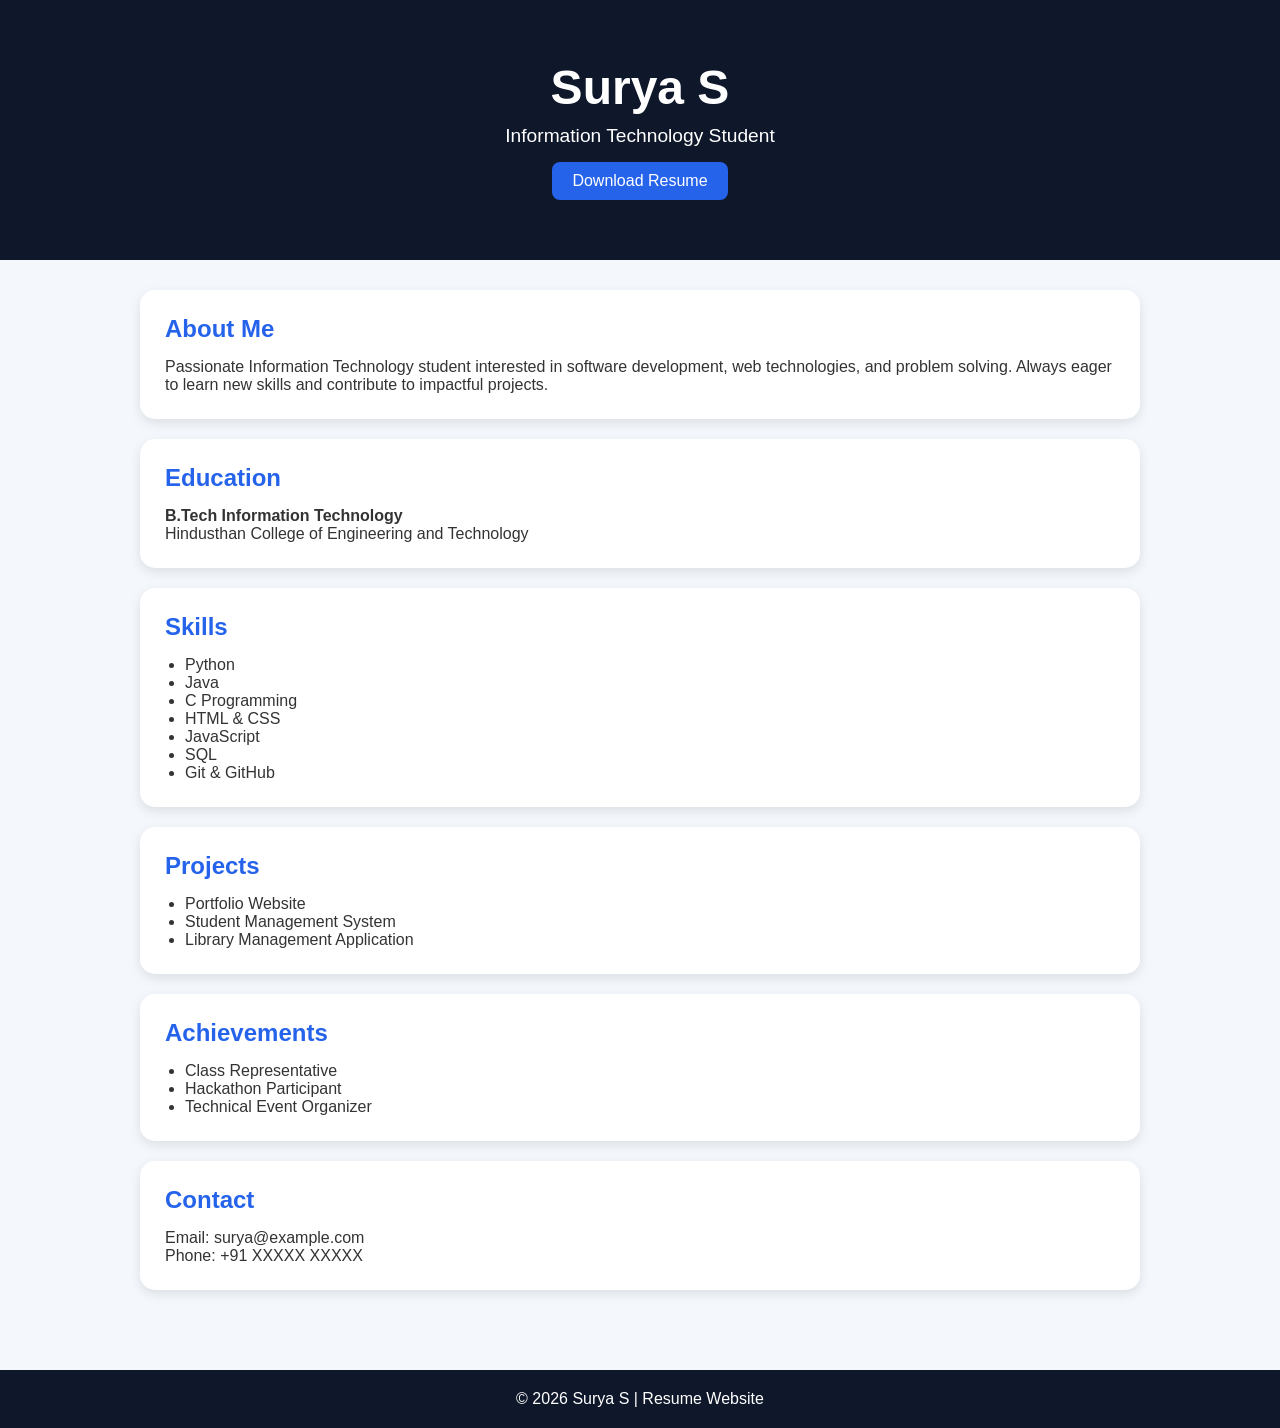
==== commit f15d6a38: "Rename surya001.html to index.html" ====
--- a/index.html
+++ b/index.html
@@ -1,348 +1,169 @@
 <!DOCTYPE html>
 <html lang="en">
 <head>
-    <meta charset="UTF-8">
-    <meta name="viewport" content="width=device-width, initial-scale=1.0">
-    <title>Alex Johnson - Portfolio</title>
-    <link rel="stylesheet" href="style.css">
-    <link rel="stylesheet" href="https://cdnjs.cloudflare.com/ajax/libs/font-awesome/6.4.0/css/all.min.css">
+<meta charset="UTF-8">
+<meta name="viewport" content="width=device-width, initial-scale=1.0">
+<title>Surya | Resume</title>
+
+<style>
+*{
+    margin:0;
+    padding:0;
+    box-sizing:border-box;
+    font-family:Arial, sans-serif;
+}
+
+body{
+    background:#f4f7fc;
+    color:#333;
+}
+
+header{
+    background:#0f172a;
+    color:white;
+    text-align:center;
+    padding:60px 20px;
+}
+
+header h1{
+    font-size:3rem;
+}
+
+header p{
+    margin-top:10px;
+    font-size:1.2rem;
+}
+
+.container{
+    width:90%;
+    max-width:1000px;
+    margin:auto;
+    padding:30px 0;
+}
+
+.card{
+    background:white;
+    margin-bottom:20px;
+    padding:25px;
+    border-radius:15px;
+    box-shadow:0 4px 12px rgba(0,0,0,0.1);
+    transition:0.3s;
+}
+
+.card:hover{
+    transform:translateY(-5px);
+}
+
+h2{
+    color:#2563eb;
+    margin-bottom:15px;
+}
+
+ul{
+    padding-left:20px;
+}
+
+footer{
+    text-align:center;
+    background:#0f172a;
+    color:white;
+    padding:20px;
+    margin-top:30px;
+}
+
+.btn{
+    display:inline-block;
+    margin-top:15px;
+    background:#2563eb;
+    color:white;
+    padding:10px 20px;
+    border-radius:8px;
+    text-decoration:none;
+}
+
+.btn:hover{
+    background:#1d4ed8;
+}
+
+@media(max-width:768px){
+    header h1{
+        font-size:2rem;
+    }
+}
+</style>
 </head>
+
 <body>
-    <!-- Navigation Bar -->
-    <nav class="navbar">
-        <div class="container">
-            <div class="nav-brand">Alex Johnson</div>
-            <ul class="nav-menu">
-                <li><a href="#home" class="nav-link">Home</a></li>
-                <li><a href="#about" class="nav-link">About</a></li>
-                <li><a href="#education" class="nav-link">Education</a></li>
-                <li><a href="#skills" class="nav-link">Skills</a></li>
-                <li><a href="#projects" class="nav-link">Projects</a></li>
-                <li><a href="#certifications" class="nav-link">Certifications</a></li>
-                <li><a href="#achievements" class="nav-link">Achievements</a></li>
-                <li><a href="#contact" class="nav-link">Contact</a></li>
-            </ul>
-            <div class="hamburger">
-                <span></span>
-                <span></span>
-                <span></span>
-            </div>
-        </div>
-    </nav>
 
-    <!-- Hero Section -->
-    <section id="home" class="hero">
-        <div class="container">
-            <div class="hero-content">
-                <div class="profile-photo">
-                    <img src="https://via.placeholder.com/200?text=Alex+Johnson" alt="Profile Photo">
-                </div>
-                <h1 class="hero-title">Alex Johnson</h1>
-                <p class="hero-subtitle">Information Technology Student</p>
-                <p class="hero-description">
-                    Passionate developer with expertise in web development and software engineering. 
-                    Eager to contribute technical skills and creativity to innovative projects.
-                </p>
-                <div class="hero-buttons">
-                    <a href="#contact" class="btn btn-primary">Get In Touch</a>
-                    <a href="#" class="btn btn-secondary">
-                        <i class="fas fa-download"></i> Download Resume
-                    </a>
-                </div>
-            </div>
-        </div>
-    </section>
+<header>
+    <h1>Surya S</h1>
+    <p>Information Technology Student</p>
+    <a href="#" class="btn">Download Resume</a>
+</header>
 
-    <!-- About Section -->
-    <section id="about" class="about">
-        <div class="container">
-            <h2 class="section-title">About Me</h2>
-            <div class="about-content">
-                <div class="about-text">
-                    <p>
-                        I am a dedicated Information Technology student with a strong passion for web development 
-                        and software engineering. With solid foundational knowledge in multiple programming languages 
-                        and frameworks, I strive to create efficient, scalable, and user-friendly solutions.
-                    </p>
-                    <p>
-                        I believe in continuous learning and keeping up with the latest technologies. My academic 
-                        projects and hands-on experience have equipped me with problem-solving skills and the ability 
-                        to work effectively in team environments.
-                    </p>
-                    <p>
-                        When I'm not coding, I enjoy contributing to open-source projects, attending tech meetups, 
-                        and exploring emerging technologies. I'm actively seeking internship and placement opportunities 
-                        where I can apply my skills and grow as a developer.
-                    </p>
-                </div>
-            </div>
-        </div>
-    </section>
+<div class="container">
 
-    <!-- Education Section -->
-    <section id="education" class="education">
-        <div class="container">
-            <h2 class="section-title">Education</h2>
-            <div class="education-card">
-                <div class="education-header">
-                    <h3>Bachelor of Technology in Information Technology</h3>
-                    <span class="degree-year">2022 - 2026</span>
-                </div>
-                <p class="education-institution">
-                    <i class="fas fa-university"></i> XYZ Engineering College
-                </p>
-                <div class="education-details">
-                    <span class="cgpa-badge">CGPA: <strong>8.5</strong>/10</span>
-                </div>
-            </div>
-        </div>
-    </section>
+    <div class="card">
+        <h2>About Me</h2>
+        <p>
+            Passionate Information Technology student interested in
+            software development, web technologies, and problem solving.
+            Always eager to learn new skills and contribute to impactful projects.
+        </p>
+    </div>
 
-    <!-- Skills Section -->
-    <section id="skills" class="skills">
-        <div class="container">
-            <h2 class="section-title">Skills</h2>
-            <div class="skills-grid">
-                <div class="skill-card">
-                    <div class="skill-icon">
-                        <i class="fab fa-python"></i>
-                    </div>
-                    <h3>Python</h3>
-                    <p>Data structures, OOP, Web frameworks</p>
-                </div>
-                <div class="skill-card">
-                    <div class="skill-icon">
-                        <i class="fab fa-java"></i>
-                    </div>
-                    <h3>Java</h3>
-                    <p>OOP concepts, Collections, Multithreading</p>
-                </div>
-                <div class="skill-card">
-                    <div class="skill-icon">
-                        <i class="fas fa-code"></i>
-                    </div>
-                    <h3>C Programming</h3>
-                    <p>Pointers, Data structures, Algorithms</p>
-                </div>
-                <div class="skill-card">
-                    <div class="skill-icon">
-                        <i class="fab fa-html5"></i>
-                    </div>
-                    <h3>HTML</h3>
-                    <p>Semantic markup, Forms, Accessibility</p>
-                </div>
-                <div class="skill-card">
-                    <div class="skill-icon">
-                        <i class="fab fa-css3-alt"></i>
-                    </div>
-                    <h3>CSS</h3>
-                    <p>Flexbox, Grid, Animations, Responsive Design</p>
-                </div>
-                <div class="skill-card">
-                    <div class="skill-icon">
-                        <i class="fab fa-js-square"></i>
-                    </div>
-                    <h3>JavaScript</h3>
-                    <p>ES6+, DOM manipulation, Events</p>
-                </div>
-                <div class="skill-card">
-                    <div class="skill-icon">
-                        <i class="fas fa-database"></i>
-                    </div>
-                    <h3>SQL</h3>
-                    <p>Queries, Joins, Database Design</p>
-                </div>
-                <div class="skill-card">
-                    <div class="skill-icon">
-                        <i class="fab fa-git-alt"></i>
-                    </div>
-                    <h3>Git & GitHub</h3>
-                    <p>Version control, Collaboration, Workflows</p>
-                </div>
-            </div>
-        </div>
-    </section>
+    <div class="card">
+        <h2>Education</h2>
+        <p><strong>B.Tech Information Technology</strong></p>
+        <p>Hindusthan College of Engineering and Technology</p>
+    </div>
 
-    <!-- Projects Section -->
-    <section id="projects" class="projects">
-        <div class="container">
-            <h2 class="section-title">Projects</h2>
-            <div class="projects-grid">
-                <div class="project-card">
-                    <div class="project-image">
-                        <i class="fas fa-tasks"></i>
-                    </div>
-                    <h3>Student Management System</h3>
-                    <p>
-                        A comprehensive desktop application built with Java for managing student records, 
-                        attendance, and grades. Features include database integration and user authentication.
-                    </p>
-                    <div class="project-tags">
-                        <span class="tag">Java</span>
-                        <span class="tag">MySQL</span>
-                        <span class="tag">Swing</span>
-                    </div>
-                </div>
-                <div class="project-card">
-                    <div class="project-image">
-                        <i class="fas fa-globe"></i>
-                    </div>
-                    <h3>Portfolio Website</h3>
-                    <p>
-                        A responsive personal portfolio website showcasing projects and skills. 
-                        Built with modern HTML5, CSS3, and JavaScript with smooth animations and 
-                        mobile-first design approach.
-                    </p>
-                    <div class="project-tags">
-                        <span class="tag">HTML</span>
-                        <span class="tag">CSS</span>
-                        <span class="tag">JavaScript</span>
-                    </div>
-                </div>
-                <div class="project-card">
-                    <div class="project-image">
-                        <i class="fas fa-book"></i>
-                    </div>
-                    <h3>Library Management Application</h3>
-                    <p>
-                        A full-stack application for managing library operations including book inventory, 
-                        member management, and issue/return tracking with real-time database updates.
-                    </p>
-                    <div class="project-tags">
-                        <span class="tag">Python</span>
-                        <span class="tag">PostgreSQL</span>
-                        <span class="tag">Flask</span>
-                    </div>
-                </div>
-            </div>
-        </div>
-    </section>
+    <div class="card">
+        <h2>Skills</h2>
+        <ul>
+            <li>Python</li>
+            <li>Java</li>
+            <li>C Programming</li>
+            <li>HTML & CSS</li>
+            <li>JavaScript</li>
+            <li>SQL</li>
+            <li>Git & GitHub</li>
+        </ul>
+    </div>
 
-    <!-- Certifications Section -->
-    <section id="certifications" class="certifications">
-        <div class="container">
-            <h2 class="section-title">Certifications</h2>
-            <div class="certifications-grid">
-                <div class="cert-card">
-                    <div class="cert-icon">
-                        <i class="fas fa-certificate"></i>
-                    </div>
-                    <h3>Python Programming</h3>
-                    <p class="cert-issuer">Coursera</p>
-                    <p class="cert-date">Issued: 2024</p>
-                </div>
-                <div class="cert-card">
-                    <div class="cert-icon">
-                        <i class="fas fa-certificate"></i>
-                    </div>
-                    <h3>Web Development Fundamentals</h3>
-                    <p class="cert-issuer">Udemy</p>
-                    <p class="cert-date">Issued: 2024</p>
-                </div>
-                <div class="cert-card">
-                    <div class="cert-icon">
-                        <i class="fas fa-certificate"></i>
-                    </div>
-                    <h3>Introduction to Cloud Computing</h3>
-                    <p class="cert-issuer">IBM / Coursera</p>
-                    <p class="cert-date">Issued: 2024</p>
-                </div>
-            </div>
-        </div>
-    </section>
+    <div class="card">
+        <h2>Projects</h2>
+        <ul>
+            <li>Portfolio Website</li>
+            <li>Student Management System</li>
+            <li>Library Management Application</li>
+        </ul>
+    </div>
 
-    <!-- Achievements Section -->
-    <section id="achievements" class="achievements">
-        <div class="container">
-            <h2 class="section-title">Achievements</h2>
-            <div class="achievements-list">
-                <div class="achievement-item">
-                    <div class="achievement-icon">
-                        <i class="fas fa-trophy"></i>
-                    </div>
-                    <div class="achievement-content">
-                        <h3>Hackathon Participant</h3>
-                        <p>Participated in college tech hackathon and developed a real-time attendance system 
-                        using IoT and cloud technologies. Ranked among top 5 teams.</p>
-                    </div>
-                </div>
-                <div class="achievement-item">
-                    <div class="achievement-icon">
-                        <i class="fas fa-star"></i>
-                    </div>
-                    <div class="achievement-content">
-                        <h3>Class Representative</h3>
-                        <p>Served as Class Representative for 2 consecutive years, facilitating communication 
-                        between students and faculty while organizing various academic and cultural events.</p>
-                    </div>
-                </div>
-                <div class="achievement-item">
-                    <div class="achievement-icon">
-                        <i class="fas fa-microphone"></i>
-                    </div>
-                    <div class="achievement-content">
-                        <h3>Technical Event Organizer</h3>
-                        <p>Organized and managed multiple technical workshops and seminars including Git & GitHub 
-                        basics, Web Development fundamentals, and Data Structure optimization.</p>
-                    </div>
-                </div>
-            </div>
-        </div>
-    </section>
+    <div class="card">
+        <h2>Achievements</h2>
+        <ul>
+            <li>Class Representative</li>
+            <li>Hackathon Participant</li>
+            <li>Technical Event Organizer</li>
+        </ul>
+    </div>
 
-    <!-- Contact Section -->
-    <section id="contact" class="contact">
-        <div class="container">
-            <h2 class="section-title">Get In Touch</h2>
-            <div class="contact-content">
-                <div class="contact-info">
-                    <div class="contact-item">
-                        <div class="contact-icon">
-                            <i class="fas fa-envelope"></i>
-                        </div>
-                        <div class="contact-details">
-                            <h3>Email</h3>
-                            <a href="mailto:alexjohnson@example.com">alexjohnson@example.com</a>
-                        </div>
-                    </div>
-                    <div class="contact-item">
-                        <div class="contact-icon">
-                            <i class="fas fa-phone"></i>
-                        </div>
-                        <div class="contact-details">
-                            <h3>Phone</h3>
-                            <a href="tel:+919876543210">+91 9876543210</a>
-                        </div>
-                    </div>
-                </div>
-                <div class="social-links">
-                    <h3>Connect With Me</h3>
-                    <div class="social-icons">
-                        <a href="#" class="social-icon" title="LinkedIn">
-                            <i class="fab fa-linkedin"></i>
-                        </a>
-                        <a href="#" class="social-icon" title="GitHub">
-                            <i class="fab fa-github"></i>
-                        </a>
-                        <a href="#" class="social-icon" title="Twitter">
-                            <i class="fab fa-twitter"></i>
-                        </a>
-                        <a href="#" class="social-icon" title="Email">
-                            <i class="fas fa-envelope"></i>
-                        </a>
-                    </div>
-                </div>
-            </div>
-        </div>
-    </section>
+    <div class="card">
+        <h2>Contact</h2>
+        <p>Email: surya@example.com</p>
+        <p>Phone: +91 XXXXX XXXXX</p>
+    </div>
 
-    <!-- Footer -->
-    <footer class="footer">
-        <div class="container">
-            <p>&copy; 2024 Alex Johnson. All rights reserved.</p>
-        </div>
-    </footer>
+</div>
 
-    <script src="script.js"></script>
+<footer>
+    © 2026 Surya S | Resume Website
+</footer>
+
+<script>
+console.log("Resume Website Loaded Successfully!");
+</script>
+
 </body>
-</html>+</html>
